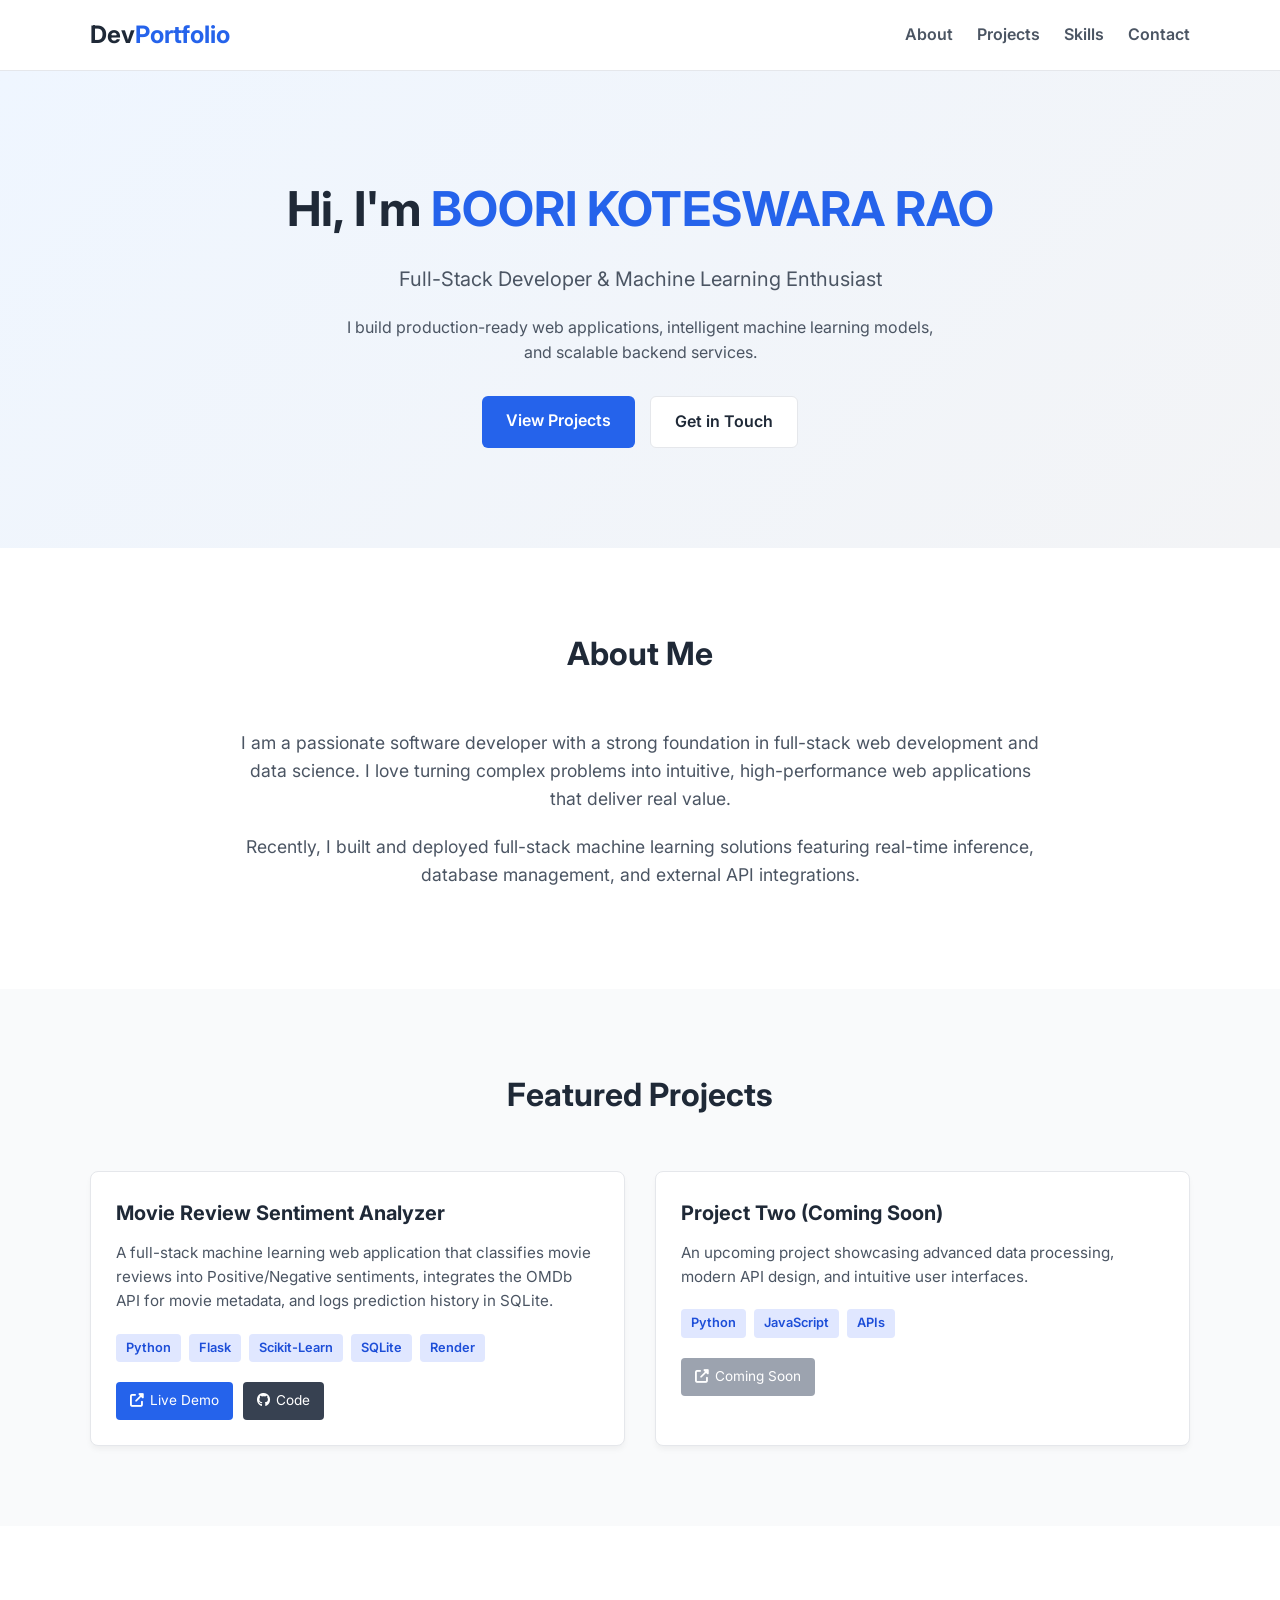
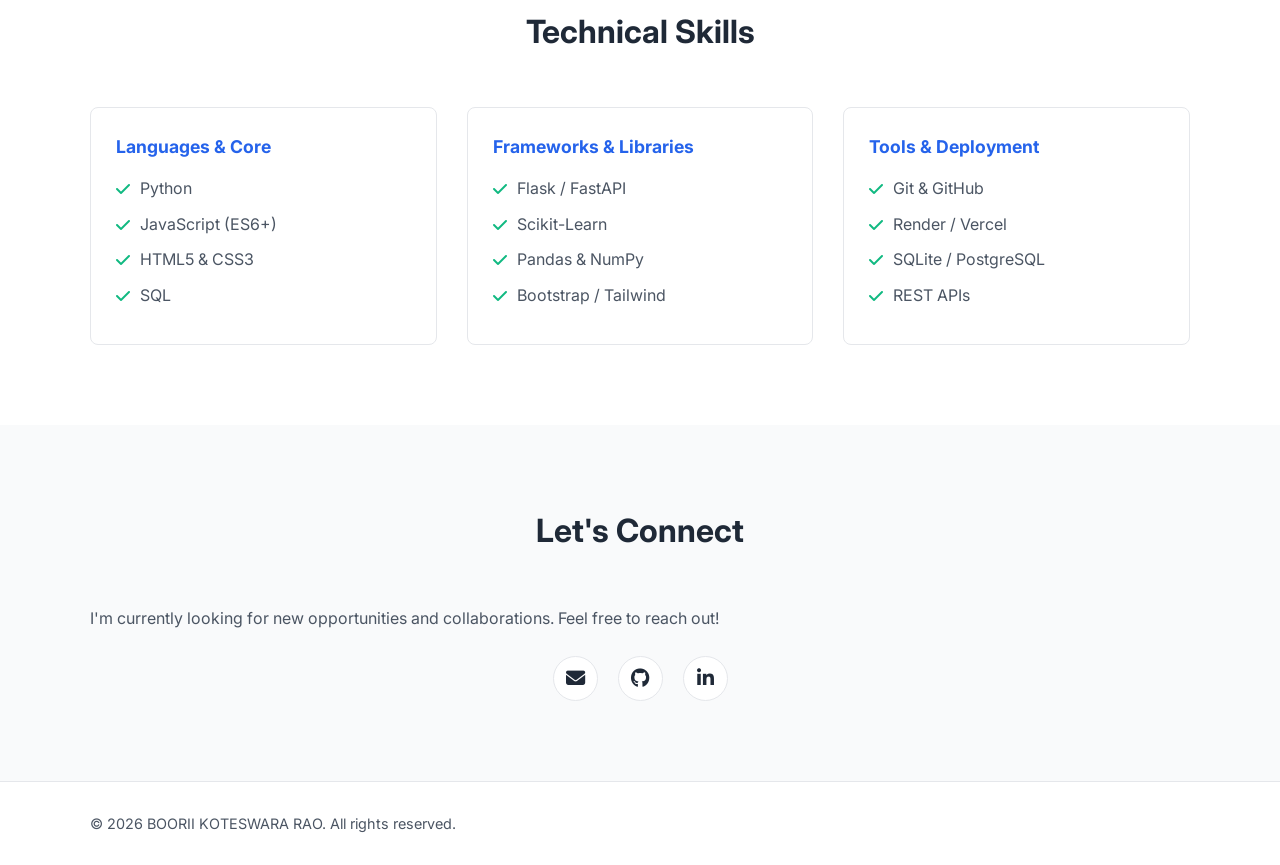
==== index.html @ 28dd7e90 "complete portfolio setup with personal details" ====
<!DOCTYPE html>
<html lang="en">
<head>
    <meta charset="UTF-8">
    <meta name="viewport" content="width=device-width, initial-scale=1.0">
    <title>My Developer Portfolio</title>
    <link href="https://fonts.googleapis.com/css2?family=Inter:wght@300;400;600;700&display=swap" rel="stylesheet">
    <link rel="stylesheet" href="https://cdnjs.cloudflare.com/ajax/libs/font-awesome/6.4.0/css/all.min.css">
    <link rel="stylesheet" href="style.css">
</head>
<body>

    <!-- Header / Navigation -->
    <header>
        <div class="container nav-container">
            <a href="#" class="logo">Dev<span>Portfolio</span></a>
            <nav>
                <a href="#about">About</a>
                <a href="#projects">Projects</a>
                <a href="#skills">Skills</a>
                <a href="#contact">Contact</a>
            </nav>
        </div>
    </header>

    <!-- Hero Section -->
    <section class="hero">
        <div class="container hero-content">
            <h1>Hi, I'm <span class="highlight">BOORI KOTESWARA RAO</span></h1>
            <p class="subtitle">Full-Stack Developer & Machine Learning Enthusiast</p>
            <p class="hero-desc">I build production-ready web applications, intelligent machine learning models, and scalable backend services.</p>
            <div class="hero-btns">
                <a href="#projects" class="btn primary-btn">View Projects</a>
                <a href="#contact" class="btn secondary-btn">Get in Touch</a>
            </div>
        </div>
    </section>

    <!-- About Section -->
    <section id="about" class="section">
        <div class="container">
            <h2 class="section-title">About Me</h2>
            <div class="about-grid">
                <div class="about-text">
                    <p>I am a passionate software developer with a strong foundation in full-stack web development and data science. I love turning complex problems into intuitive, high-performance web applications that deliver real value.</p>
                    <p>Recently, I built and deployed full-stack machine learning solutions featuring real-time inference, database management, and external API integrations.</p>
                </div>
            </div>
        </div>
    </section>

    <!-- Projects Section -->
    <section id="projects" class="section bg-light">
        <div class="container">
            <h2 class="section-title">Featured Projects</h2>
            <div class="projects-grid">
                
                <!-- Project 1: Sentiment Analysis App -->
                <div class="project-card">
                    <div class="project-info">
                        <h3>Movie Review Sentiment Analyzer</h3>
                        <p>A full-stack machine learning web application that classifies movie reviews into Positive/Negative sentiments, integrates the OMDb API for movie metadata, and logs prediction history in SQLite.</p>
                        <div class="tech-tags">
                            <span>Python</span>
                            <span>Flask</span>
                            <span>Scikit-Learn</span>
                            <span>SQLite</span>
                            <span>Render</span>
                        </div>
                        <div class="project-links">
                            <a href="https://sentiment-project-3t3x.onrender.com" target="_blank" class="btn-sm"><i class="fas fa-external-link-alt"></i> Live Demo</a>
                            <a href="https://github.com/KOTI1215/sentiment-project" target="_blank" class="btn-sm secondary-sm"><i class="fab fa-github"></i> Code</a>
                        </div>
                    </div>
                </div>

                <!-- Project 2 (Placeholder for your next project) -->
                <div class="project-card">
                    <div class="project-info">
                        <h3>Project Two (Coming Soon)</h3>
                        <p>An upcoming project showcasing advanced data processing, modern API design, and intuitive user interfaces.</p>
                        <div class="tech-tags">
                            <span>Python</span>
                            <span>JavaScript</span>
                            <span>APIs</span>
                        </div>
                        <div class="project-links">
                            <a href="#" class="btn-sm disabled"><i class="fas fa-external-link-alt"></i> Coming Soon</a>
                        </div>
                    </div>
                </div>

            </div>
        </div>
    </section>

    <!-- Skills Section -->
    <section id="skills" class="section">
        <div class="container">
            <h2 class="section-title">Technical Skills</h2>
            <div class="skills-grid">
                <div class="skill-category">
                    <h3>Languages & Core</h3>
                    <ul>
                        <li><i class="fas fa-check"></i> Python</li>
                        <li><i class="fas fa-check"></i> JavaScript (ES6+)</li>
                        <li><i class="fas fa-check"></i> HTML5 & CSS3</li>
                        <li><i class="fas fa-check"></i> SQL</li>
                    </ul>
                </div>
                <div class="skill-category">
                    <h3>Frameworks & Libraries</h3>
                    <ul>
                        <li><i class="fas fa-check"></i> Flask / FastAPI</li>
                        <li><i class="fas fa-check"></i> Scikit-Learn</li>
                        <li><i class="fas fa-check"></i> Pandas & NumPy</li>
                        <li><i class="fas fa-check"></i> Bootstrap / Tailwind</li>
                    </ul>
                </div>
                <div class="skill-category">
                    <h3>Tools & Deployment</h3>
                    <ul>
                        <li><i class="fas fa-check"></i> Git & GitHub</li>
                        <li><i class="fas fa-check"></i> Render / Vercel</li>
                        <li><i class="fas fa-check"></i> SQLite / PostgreSQL</li>
                        <li><i class="fas fa-check"></i> REST APIs</li>
                    </ul>
                </div>
            </div>
        </div>
    </section>

    <!-- Contact Section -->
    <section id="contact" class="section bg-light">
        <div class="container text-center">
            <h2 class="section-title">Let's Connect</h2>
            <p class="contact-desc">I'm currently looking for new opportunities and collaborations. Feel free to reach out!</p>
            <div class="social-links">
                <a href="mailto:kotianu00@gmail.com" class="social-icon"><i class="fas fa-envelope"></i></a>
                <a href="https://github.com/KOTI1215" target="_blank" class="social-icon"><i class="fab fa-github"></i></a>
                <a href="https://linkedin.com" target="_blank" class="social-icon"><i class="fab fa-linkedin-in"></i></a>
            </div>
        </div>
    </section>

    <!-- Footer -->
    <footer>
        <div class="container text-center">
            <p>&copy; 2026 BOORII KOTESWARA RAO. All rights reserved.</p>
        </div>
    </footer>

</body>
</html>
---- style.css ----
:root {
    --primary: #2563eb;
    --primary-dark: #1d4ed8;
    --text-main: #1f2937;
    --text-muted: #4b5563;
    --bg-light: #f9fafb;
    --white: #ffffff;
    --border: #e5e7eb;
}

* {
    margin: 0;
    padding: 0;
    box-sizing: border-box;
    scroll-behavior: smooth;
}

body {
    font-family: 'Inter', sans-serif;
    color: var(--text-main);
    line-height: 1.6;
    background-color: var(--white);
}

.container {
    width: 90%;
    max-width: 1100px;
    margin: 0 auto;
}

/* Header */
header {
    background: var(--white);
    border-bottom: 1px solid var(--border);
    position: sticky;
    top: 0;
    z-index: 1000;
}

.nav-container {
    display: flex;
    justify-content: space-between;
    align-items: center;
    height: 70px;
}

.logo {
    font-size: 1.5rem;
    font-weight: 700;
    color: var(--text-main);
    text-decoration: none;
}

.logo span {
    color: var(--primary);
}

nav a {
    margin-left: 20px;
    text-decoration: none;
    color: var(--text-muted);
    font-weight: 600;
    transition: color 0.3s;
}

nav a:hover {
    color: var(--primary);
}

/* Hero Section */
.hero {
    padding: 100px 0;
    background: linear-gradient(135deg, #eff6ff 0%, #f3f4f6 100%);
    text-align: center;
}

.hero-content h1 {
    font-size: 3rem;
    margin-bottom: 15px;
    font-weight: 700;
}

.highlight {
    color: var(--primary);
}

.subtitle {
    font-size: 1.25rem;
    color: var(--text-muted);
    margin-bottom: 20px;
}

.hero-desc {
    max-width: 600px;
    margin: 0 auto 30px auto;
    color: var(--text-muted);
}

.hero-btns {
    display: flex;
    justify-content: center;
    gap: 15px;
}

.btn {
    padding: 12px 24px;
    border-radius: 6px;
    font-weight: 600;
    text-decoration: none;
    transition: background 0.3s;
}

.primary-btn {
    background: var(--primary);
    color: var(--white);
}

.primary-btn:hover {
    background: var(--primary-dark);
}

.secondary-btn {
    background: var(--white);
    color: var(--text-main);
    border: 1px solid var(--border);
}

.secondary-btn:hover {
    background: var(--bg-light);
}

/* Sections */
.section {
    padding: 80px 0;
}

.bg-light {
    background-color: var(--bg-light);
}

.section-title {
    text-align: center;
    font-size: 2rem;
    margin-bottom: 50px;
    font-weight: 700;
}

/* About */
.about-text {
    max-width: 800px;
    margin: 0 auto;
    text-align: center;
    font-size: 1.1rem;
    color: var(--text-muted);
}

.about-text p {
    margin-bottom: 20px;
}

/* Projects */
.projects-grid {
    display: grid;
    grid-template-columns: repeat(auto-fit, minmax(320px, 1fr));
    gap: 30px;
}

.project-card {
    background: var(--white);
    border: 1px solid var(--border);
    border-radius: 8px;
    padding: 25px;
    box-shadow: 0 4px 6px -1px rgba(0, 0, 0, 0.05);
    transition: transform 0.3s;
}

.project-card:hover {
    transform: translateY(-5px);
}

.project-info h3 {
    margin-bottom: 12px;
    font-size: 1.25rem;
}

.project-info p {
    color: var(--text-muted);
    font-size: 0.95rem;
    margin-bottom: 20px;
}

.tech-tags {
    display: flex;
    flex-wrap: wrap;
    gap: 8px;
    margin-bottom: 20px;
}

.tech-tags span {
    background: #e0e7ff;
    color: var(--primary-dark);
    font-size: 0.8rem;
    padding: 4px 10px;
    border-radius: 4px;
    font-weight: 600;
}

.project-links {
    display: flex;
    gap: 10px;
}

.btn-sm {
    padding: 8px 14px;
    font-size: 0.85rem;
    background: var(--primary);
    color: var(--white);
    border-radius: 4px;
    text-decoration: none;
    display: inline-flex;
    align-items: center;
    gap: 6px;
}

.secondary-sm {
    background: #374151;
}

.btn-sm.disabled {
    background: #9ca3af;
    pointer-events: none;
}

/* Skills */
.skills-grid {
    display: grid;
    grid-template-columns: repeat(auto-fit, minmax(250px, 1fr));
    gap: 30px;
}

.skill-category {
    background: var(--white);
    border: 1px solid var(--border);
    padding: 25px;
    border-radius: 8px;
}

.skill-category h3 {
    margin-bottom: 15px;
    font-size: 1.1rem;
    color: var(--primary);
}

.skill-category ul {
    list-style: none;
}

.skill-category li {
    margin-bottom: 10px;
    color: var(--text-muted);
    display: flex;
    align-items: center;
    gap: 10px;
}

.skill-category li i {
    color: #10b981;
}

/* Contact */
.contact-desc {
    color: var(--text-muted);
    margin-bottom: 25px;
}

.social-links {
    display: flex;
    justify-content: center;
    gap: 20px;
}

.social-icon {
    width: 45px;
    height: 45px;
    background: var(--white);
    border: 1px solid var(--border);
    border-radius: 50%;
    display: flex;
    align-items: center;
    justify-content: center;
    color: var(--text-main);
    font-size: 1.2rem;
    text-decoration: none;
    transition: background 0.3s, color 0.3s;
}

.social-icon:hover {
    background: var(--primary);
    color: var(--white);
    border-color: var(--primary);
}

/* Footer */
footer {
    padding: 30px 0;
    border-top: 1px solid var(--border);
    color: var(--text-muted);
    font-size: 0.9rem;
}
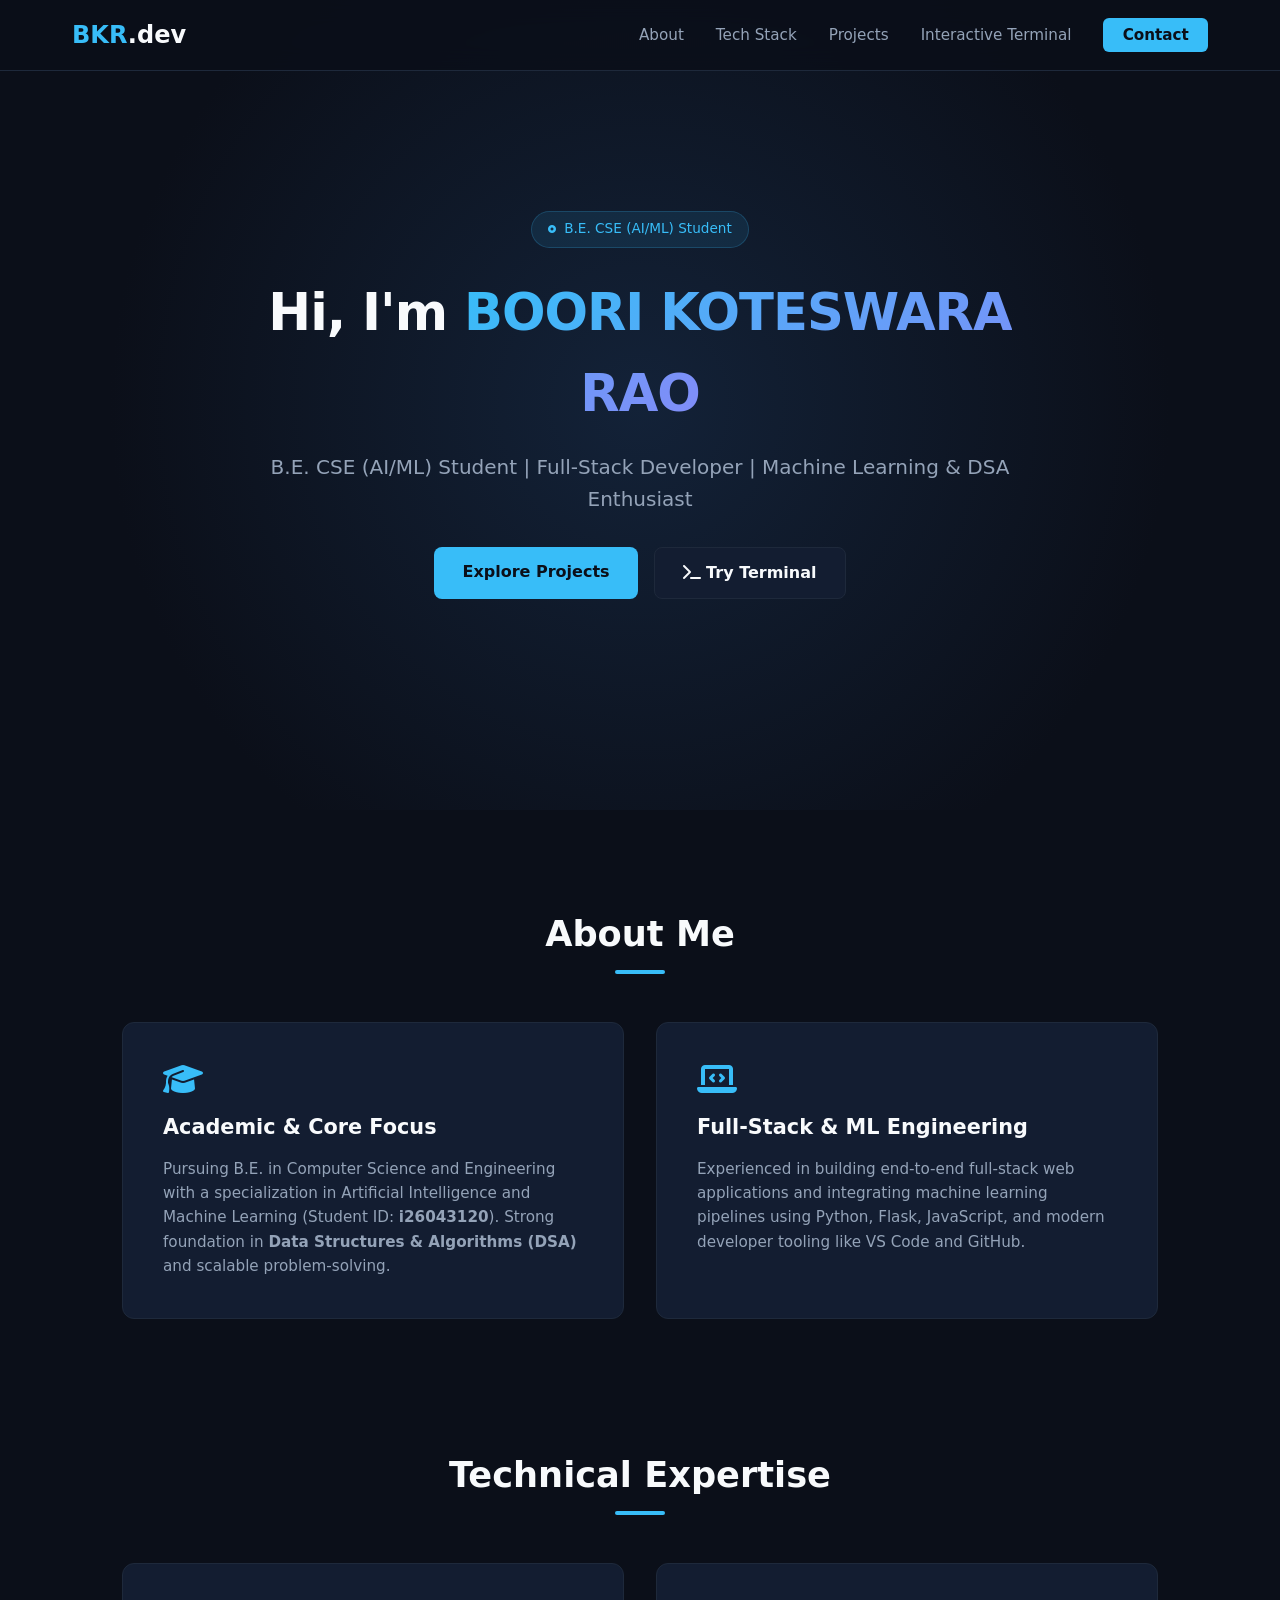
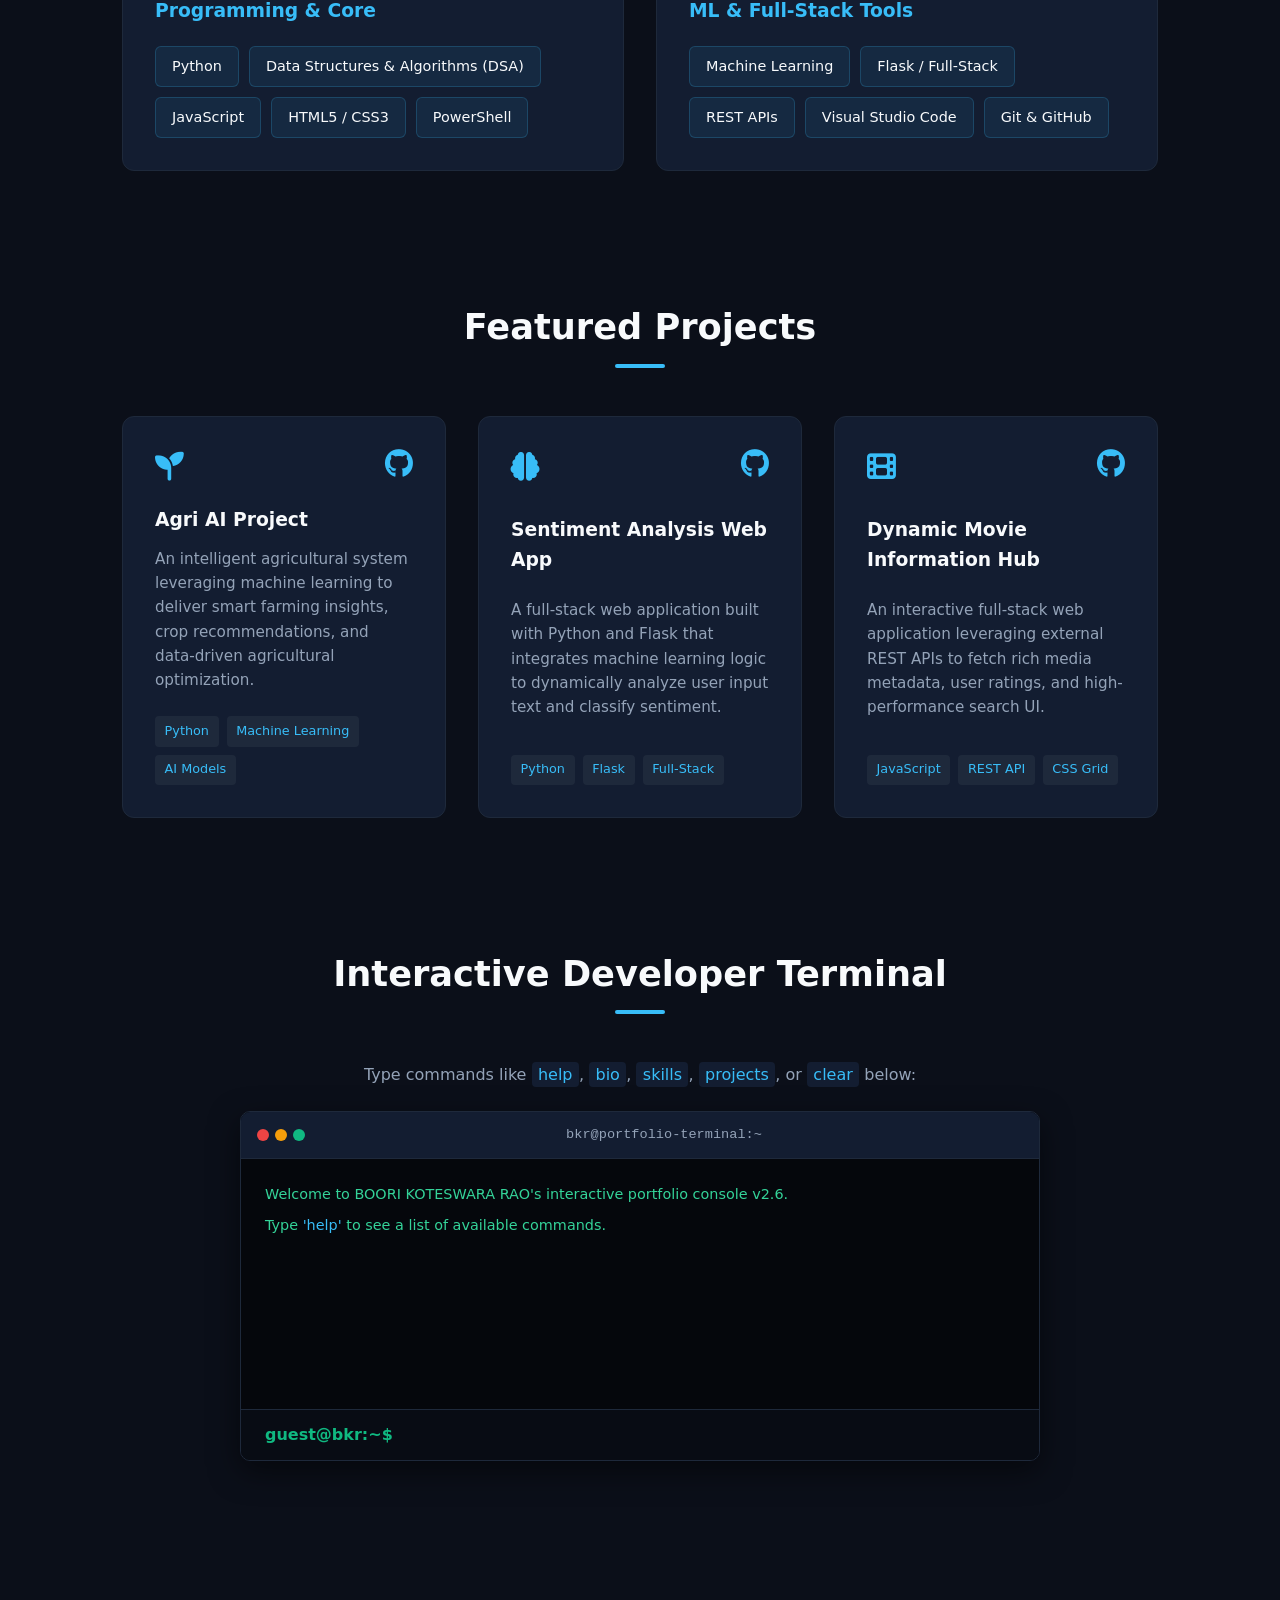
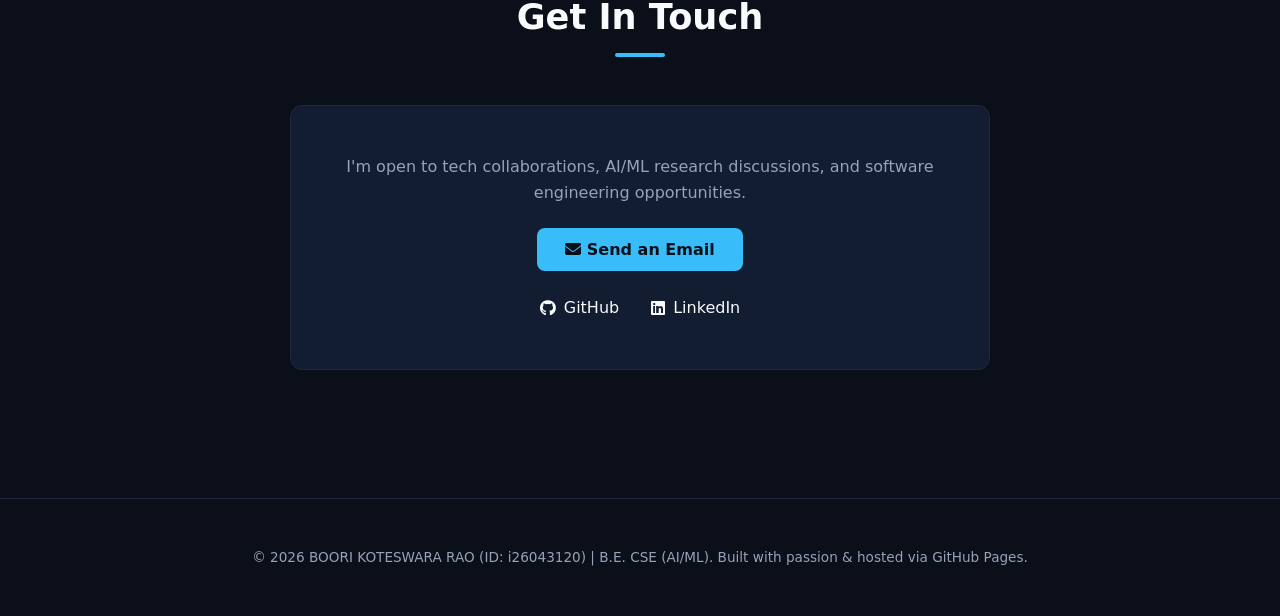
==== commit 6c0e8dc0: "Add files via upload" ====
--- a/index.html
+++ b/index.html
@@ -1,154 +1,182 @@
-<!DOCTYPE html>
-<html lang="en">
-<head>
-    <meta charset="UTF-8">
-    <meta name="viewport" content="width=device-width, initial-scale=1.0">
-    <title>My Developer Portfolio</title>
-    <link href="https://fonts.googleapis.com/css2?family=Inter:wght@300;400;600;700&display=swap" rel="stylesheet">
-    <link rel="stylesheet" href="https://cdnjs.cloudflare.com/ajax/libs/font-awesome/6.4.0/css/all.min.css">
-    <link rel="stylesheet" href="style.css">
-</head>
-<body>
-
-    <!-- Header / Navigation -->
-    <header>
-        <div class="container nav-container">
-            <a href="#" class="logo">Dev<span>Portfolio</span></a>
-            <nav>
-                <a href="#about">About</a>
-                <a href="#projects">Projects</a>
-                <a href="#skills">Skills</a>
-                <a href="#contact">Contact</a>
-            </nav>
-        </div>
-    </header>
-
-    <!-- Hero Section -->
-    <section class="hero">
-        <div class="container hero-content">
-            <h1>Hi, I'm <span class="highlight">BOORI KOTESWARA RAO</span></h1>
-            <p class="subtitle">Full-Stack Developer & Machine Learning Enthusiast</p>
-            <p class="hero-desc">I build production-ready web applications, intelligent machine learning models, and scalable backend services.</p>
-            <div class="hero-btns">
-                <a href="#projects" class="btn primary-btn">View Projects</a>
-                <a href="#contact" class="btn secondary-btn">Get in Touch</a>
-            </div>
-        </div>
-    </section>
-
-    <!-- About Section -->
-    <section id="about" class="section">
-        <div class="container">
-            <h2 class="section-title">About Me</h2>
-            <div class="about-grid">
-                <div class="about-text">
-                    <p>I am a passionate software developer with a strong foundation in full-stack web development and data science. I love turning complex problems into intuitive, high-performance web applications that deliver real value.</p>
-                    <p>Recently, I built and deployed full-stack machine learning solutions featuring real-time inference, database management, and external API integrations.</p>
-                </div>
-            </div>
-        </div>
-    </section>
-
-    <!-- Projects Section -->
-    <section id="projects" class="section bg-light">
-        <div class="container">
-            <h2 class="section-title">Featured Projects</h2>
-            <div class="projects-grid">
-                
-                <!-- Project 1: Sentiment Analysis App -->
-                <div class="project-card">
-                    <div class="project-info">
-                        <h3>Movie Review Sentiment Analyzer</h3>
-                        <p>A full-stack machine learning web application that classifies movie reviews into Positive/Negative sentiments, integrates the OMDb API for movie metadata, and logs prediction history in SQLite.</p>
-                        <div class="tech-tags">
-                            <span>Python</span>
-                            <span>Flask</span>
-                            <span>Scikit-Learn</span>
-                            <span>SQLite</span>
-                            <span>Render</span>
-                        </div>
-                        <div class="project-links">
-                            <a href="https://sentiment-project-3t3x.onrender.com" target="_blank" class="btn-sm"><i class="fas fa-external-link-alt"></i> Live Demo</a>
-                            <a href="https://github.com/KOTI1215/sentiment-project" target="_blank" class="btn-sm secondary-sm"><i class="fab fa-github"></i> Code</a>
-                        </div>
-                    </div>
-                </div>
-
-                <!-- Project 2 (Placeholder for your next project) -->
-                <div class="project-card">
-                    <div class="project-info">
-                        <h3>Project Two (Coming Soon)</h3>
-                        <p>An upcoming project showcasing advanced data processing, modern API design, and intuitive user interfaces.</p>
-                        <div class="tech-tags">
-                            <span>Python</span>
-                            <span>JavaScript</span>
-                            <span>APIs</span>
-                        </div>
-                        <div class="project-links">
-                            <a href="#" class="btn-sm disabled"><i class="fas fa-external-link-alt"></i> Coming Soon</a>
-                        </div>
-                    </div>
-                </div>
-
-            </div>
-        </div>
-    </section>
-
-    <!-- Skills Section -->
-    <section id="skills" class="section">
-        <div class="container">
-            <h2 class="section-title">Technical Skills</h2>
-            <div class="skills-grid">
-                <div class="skill-category">
-                    <h3>Languages & Core</h3>
-                    <ul>
-                        <li><i class="fas fa-check"></i> Python</li>
-                        <li><i class="fas fa-check"></i> JavaScript (ES6+)</li>
-                        <li><i class="fas fa-check"></i> HTML5 & CSS3</li>
-                        <li><i class="fas fa-check"></i> SQL</li>
-                    </ul>
-                </div>
-                <div class="skill-category">
-                    <h3>Frameworks & Libraries</h3>
-                    <ul>
-                        <li><i class="fas fa-check"></i> Flask / FastAPI</li>
-                        <li><i class="fas fa-check"></i> Scikit-Learn</li>
-                        <li><i class="fas fa-check"></i> Pandas & NumPy</li>
-                        <li><i class="fas fa-check"></i> Bootstrap / Tailwind</li>
-                    </ul>
-                </div>
-                <div class="skill-category">
-                    <h3>Tools & Deployment</h3>
-                    <ul>
-                        <li><i class="fas fa-check"></i> Git & GitHub</li>
-                        <li><i class="fas fa-check"></i> Render / Vercel</li>
-                        <li><i class="fas fa-check"></i> SQLite / PostgreSQL</li>
-                        <li><i class="fas fa-check"></i> REST APIs</li>
-                    </ul>
-                </div>
-            </div>
-        </div>
-    </section>
-
-    <!-- Contact Section -->
-    <section id="contact" class="section bg-light">
-        <div class="container text-center">
-            <h2 class="section-title">Let's Connect</h2>
-            <p class="contact-desc">I'm currently looking for new opportunities and collaborations. Feel free to reach out!</p>
-            <div class="social-links">
-                <a href="mailto:kotianu00@gmail.com" class="social-icon"><i class="fas fa-envelope"></i></a>
-                <a href="https://github.com/KOTI1215" target="_blank" class="social-icon"><i class="fab fa-github"></i></a>
-                <a href="https://linkedin.com" target="_blank" class="social-icon"><i class="fab fa-linkedin-in"></i></a>
-            </div>
-        </div>
-    </section>
-
-    <!-- Footer -->
-    <footer>
-        <div class="container text-center">
-            <p>&copy; 2026 BOORII KOTESWARA RAO. All rights reserved.</p>
-        </div>
-    </footer>
-
-</body>
+<!DOCTYPE html>
+<html lang="en">
+<head>
+    <meta charset="UTF-8">
+    <meta name="viewport" content="width=device-width, initial-scale=1.0">
+    <title>BOORI KOTESWARA RAO | B.E. CSE (AI/ML) Portfolio</title>
+    <link rel="stylesheet" href="style.css">
+    <!-- FontAwesome for icons -->
+    <link rel="stylesheet" href="https://cdnjs.cloudflare.com/ajax/libs/font-awesome/6.4.0/css/all.min.css">
+</head>
+<body>
+
+    <!-- Navigation Bar -->
+    <header>
+        <nav class="navbar">
+            <div class="logo"><span>BKR</span>.dev</div>
+            <ul class="nav-links">
+                <li><a href="#about">About</a></li>
+                <li><a href="#skills">Tech Stack</a></li>
+                <li><a href="#projects">Projects</a></li>
+                <li><a href="#terminal">Interactive Terminal</a></li>
+                <li><a href="#contact" class="nav-btn">Contact</a></li>
+            </ul>
+        </nav>
+    </header>
+
+    <!-- Hero Section -->
+    <section class="hero">
+        <div class="hero-content">
+            <div class="badge"><i class="fa-solid fa-circle-dot"></i> B.E. CSE (AI/ML) Student</div>
+            <h1>Hi, I'm <span class="highlight">BOORI KOTESWARA RAO</span></h1>
+            <p class="tagline">B.E. CSE (AI/ML) Student | Full-Stack Developer | Machine Learning & DSA Enthusiast</p>
+            <div class="hero-btns">
+                <a href="#projects" class="btn primary-btn">Explore Projects</a>
+                <a href="#terminal" class="btn secondary-btn"><i class="fa-solid fa-terminal"></i> Try Terminal</a>
+            </div>
+        </div>
+    </section>
+
+    <!-- About Section -->
+    <section id="about" class="section">
+        <h2 class="section-title">About Me</h2>
+        <div class="about-grid">
+            <div class="about-card">
+                <i class="fa-solid fa-graduation-cap"></i>
+                <h3>Academic & Core Focus</h3>
+                <p>Pursuing B.E. in Computer Science and Engineering with a specialization in Artificial Intelligence and Machine Learning (Student ID: <strong>i26043120</strong>). Strong foundation in <strong>Data Structures & Algorithms (DSA)</strong> and scalable problem-solving.</p>
+            </div>
+            <div class="about-card">
+                <i class="fa-solid fa-laptop-code"></i>
+                <h3>Full-Stack & ML Engineering</h3>
+                <p>Experienced in building end-to-end full-stack web applications and integrating machine learning pipelines using Python, Flask, JavaScript, and modern developer tooling like VS Code and GitHub.</p>
+            </div>
+        </div>
+    </section>
+
+    <!-- Tech Stack / Skills Section -->
+    <section id="skills" class="section">
+        <h2 class="section-title">Technical Expertise</h2>
+        <div class="skills-container">
+            <div class="skill-category">
+                <h3>Programming & Core</h3>
+                <div class="tags">
+                    <span>Python</span>
+                    <span>Data Structures & Algorithms (DSA)</span>
+                    <span>JavaScript</span>
+                    <span>HTML5 / CSS3</span>
+                    <span>PowerShell</span>
+                </div>
+            </div>
+            <div class="skill-category">
+                <h3>ML & Full-Stack Tools</h3>
+                <div class="tags">
+                    <span>Machine Learning</span>
+                    <span>Flask / Full-Stack</span>
+                    <span>REST APIs</span>
+                    <span>Visual Studio Code</span>
+                    <span>Git & GitHub</span>
+                </div>
+            </div>
+        </div>
+    </section>
+
+    <!-- Projects Section -->
+    <section id="projects" class="section">
+        <h2 class="section-title">Featured Projects</h2>
+        <div class="projects-grid">
+            <div class="project-card">
+                <div class="project-header">
+                    <i class="fa-solid fa-seedling"></i>
+                    <div class="project-links">
+                        <a href="https://github.com/i26043120" target="_blank"><i class="fa-brands fa-github"></i></a>
+                    </div>
+                </div>
+                <h3>Agri AI Project</h3>
+                <p>An intelligent agricultural system leveraging machine learning to deliver smart farming insights, crop recommendations, and data-driven agricultural optimization.</p>
+                <div class="project-tech">
+                    <span>Python</span>
+                    <span>Machine Learning</span>
+                    <span>AI Models</span>
+                </div>
+            </div>
+
+            <div class="project-card">
+                <div class="project-header">
+                    <i class="fa-solid fa-brain"></i>
+                    <div class="project-links">
+                        <a href="https://github.com/i26043120" target="_blank"><i class="fa-brands fa-github"></i></a>
+                    </div>
+                </div>
+                <h3>Sentiment Analysis Web App</h3>
+                <p>A full-stack web application built with Python and Flask that integrates machine learning logic to dynamically analyze user input text and classify sentiment.</p>
+                <div class="project-tech">
+                    <span>Python</span>
+                    <span>Flask</span>
+                    <span>Full-Stack</span>
+                </div>
+            </div>
+
+            <div class="project-card">
+                <div class="project-header">
+                    <i class="fa-solid fa-film"></i>
+                    <div class="project-links">
+                        <a href="https://github.com/i26043120" target="_blank"><i class="fa-brands fa-github"></i></a>
+                    </div>
+                </div>
+                <h3>Dynamic Movie Information Hub</h3>
+                <p>An interactive full-stack web application leveraging external REST APIs to fetch rich media metadata, user ratings, and high-performance search UI.</p>
+                <div class="project-tech">
+                    <span>JavaScript</span>
+                    <span>REST API</span>
+                    <span>CSS Grid</span>
+                </div>
+            </div>
+        </div>
+    </section>
+
+    <!-- Interactive Terminal Section -->
+    <section id="terminal" class="section">
+        <h2 class="section-title">Interactive Developer Terminal</h2>
+        <p class="terminal-hint">Type commands like <code>help</code>, <code>bio</code>, <code>skills</code>, <code>projects</code>, or <code>clear</code> below:</p>
+        <div class="terminal-window">
+            <div class="terminal-header">
+                <div class="terminal-dots">
+                    <span class="dot red"></span>
+                    <span class="dot yellow"></span>
+                    <span class="dot green"></span>
+                </div>
+                <div class="terminal-title">bkr@portfolio-terminal:~</div>
+            </div>
+            <div id="terminal-output" class="terminal-output">
+                <p>Welcome to BOORI KOTESWARA RAO's interactive portfolio console v2.6.</p>
+                <p>Type <span class="cmd-highlight">'help'</span> to see a list of available commands.</p>
+            </div>
+            <div class="terminal-input-line">
+                <span class="prompt-symbol">guest@bkr:~$</span>
+                <input type="text" id="terminal-input" autofocus autocomplete="off" spellcheck="false">
+            </div>
+        </div>
+    </section>
+
+    <!-- Contact Section -->
+    <section id="contact" class="section">
+        <h2 class="section-title">Get In Touch</h2>
+        <div class="contact-box">
+            <p>I'm open to tech collaborations, AI/ML research discussions, and software engineering opportunities.</p>
+            <a href="mailto:contact@example.com" class="btn primary-btn"><i class="fa-solid fa-envelope"></i> Send an Email</a>
+            <div class="social-icons">
+                <a href="https://github.com/i26043120" target="_blank"><i class="fa-brands fa-github"></i> GitHub</a>
+                <a href="https://linkedin.com" target="_blank"><i class="fa-brands fa-linkedin"></i> LinkedIn</a>
+            </div>
+        </div>
+    </section>
+
+    <!-- Footer -->
+    <footer>
+        <p>&copy; 2026 BOORI KOTESWARA RAO (ID: i26043120) | B.E. CSE (AI/ML). Built with passion & hosted via GitHub Pages.</p>
+    </footer>
+
+    <script src="script.js"></script>
+</body>
 </html>
--- a/style.css
+++ b/style.css
@@ -1,309 +1,489 @@
-:root {
-    --primary: #2563eb;
-    --primary-dark: #1d4ed8;
-    --text-main: #1f2937;
-    --text-muted: #4b5563;
-    --bg-light: #f9fafb;
-    --white: #ffffff;
-    --border: #e5e7eb;
-}
-
-* {
-    margin: 0;
-    padding: 0;
-    box-sizing: border-box;
-    scroll-behavior: smooth;
-}
-
-body {
-    font-family: 'Inter', sans-serif;
-    color: var(--text-main);
-    line-height: 1.6;
-    background-color: var(--white);
-}
-
-.container {
-    width: 90%;
-    max-width: 1100px;
-    margin: 0 auto;
-}
-
-/* Header */
-header {
-    background: var(--white);
-    border-bottom: 1px solid var(--border);
-    position: sticky;
-    top: 0;
-    z-index: 1000;
-}
-
-.nav-container {
-    display: flex;
-    justify-content: space-between;
-    align-items: center;
-    height: 70px;
-}
-
-.logo {
-    font-size: 1.5rem;
-    font-weight: 700;
-    color: var(--text-main);
-    text-decoration: none;
-}
-
-.logo span {
-    color: var(--primary);
-}
-
-nav a {
-    margin-left: 20px;
-    text-decoration: none;
-    color: var(--text-muted);
-    font-weight: 600;
-    transition: color 0.3s;
-}
-
-nav a:hover {
-    color: var(--primary);
-}
-
-/* Hero Section */
-.hero {
-    padding: 100px 0;
-    background: linear-gradient(135deg, #eff6ff 0%, #f3f4f6 100%);
-    text-align: center;
-}
-
-.hero-content h1 {
-    font-size: 3rem;
-    margin-bottom: 15px;
-    font-weight: 700;
-}
-
-.highlight {
-    color: var(--primary);
-}
-
-.subtitle {
-    font-size: 1.25rem;
-    color: var(--text-muted);
-    margin-bottom: 20px;
-}
-
-.hero-desc {
-    max-width: 600px;
-    margin: 0 auto 30px auto;
-    color: var(--text-muted);
-}
-
-.hero-btns {
-    display: flex;
-    justify-content: center;
-    gap: 15px;
-}
-
-.btn {
-    padding: 12px 24px;
-    border-radius: 6px;
-    font-weight: 600;
-    text-decoration: none;
-    transition: background 0.3s;
-}
-
-.primary-btn {
-    background: var(--primary);
-    color: var(--white);
-}
-
-.primary-btn:hover {
-    background: var(--primary-dark);
-}
-
-.secondary-btn {
-    background: var(--white);
-    color: var(--text-main);
-    border: 1px solid var(--border);
-}
-
-.secondary-btn:hover {
-    background: var(--bg-light);
-}
-
-/* Sections */
-.section {
-    padding: 80px 0;
-}
-
-.bg-light {
-    background-color: var(--bg-light);
-}
-
-.section-title {
-    text-align: center;
-    font-size: 2rem;
-    margin-bottom: 50px;
-    font-weight: 700;
-}
-
-/* About */
-.about-text {
-    max-width: 800px;
-    margin: 0 auto;
-    text-align: center;
-    font-size: 1.1rem;
-    color: var(--text-muted);
-}
-
-.about-text p {
-    margin-bottom: 20px;
-}
-
-/* Projects */
-.projects-grid {
-    display: grid;
-    grid-template-columns: repeat(auto-fit, minmax(320px, 1fr));
-    gap: 30px;
-}
-
-.project-card {
-    background: var(--white);
-    border: 1px solid var(--border);
-    border-radius: 8px;
-    padding: 25px;
-    box-shadow: 0 4px 6px -1px rgba(0, 0, 0, 0.05);
-    transition: transform 0.3s;
-}
-
-.project-card:hover {
-    transform: translateY(-5px);
-}
-
-.project-info h3 {
-    margin-bottom: 12px;
-    font-size: 1.25rem;
-}
-
-.project-info p {
-    color: var(--text-muted);
-    font-size: 0.95rem;
-    margin-bottom: 20px;
-}
-
-.tech-tags {
-    display: flex;
-    flex-wrap: wrap;
-    gap: 8px;
-    margin-bottom: 20px;
-}
-
-.tech-tags span {
-    background: #e0e7ff;
-    color: var(--primary-dark);
-    font-size: 0.8rem;
-    padding: 4px 10px;
-    border-radius: 4px;
-    font-weight: 600;
-}
-
-.project-links {
-    display: flex;
-    gap: 10px;
-}
-
-.btn-sm {
-    padding: 8px 14px;
-    font-size: 0.85rem;
-    background: var(--primary);
-    color: var(--white);
-    border-radius: 4px;
-    text-decoration: none;
-    display: inline-flex;
-    align-items: center;
-    gap: 6px;
-}
-
-.secondary-sm {
-    background: #374151;
-}
-
-.btn-sm.disabled {
-    background: #9ca3af;
-    pointer-events: none;
-}
-
-/* Skills */
-.skills-grid {
-    display: grid;
-    grid-template-columns: repeat(auto-fit, minmax(250px, 1fr));
-    gap: 30px;
-}
-
-.skill-category {
-    background: var(--white);
-    border: 1px solid var(--border);
-    padding: 25px;
-    border-radius: 8px;
-}
-
-.skill-category h3 {
-    margin-bottom: 15px;
-    font-size: 1.1rem;
-    color: var(--primary);
-}
-
-.skill-category ul {
-    list-style: none;
-}
-
-.skill-category li {
-    margin-bottom: 10px;
-    color: var(--text-muted);
-    display: flex;
-    align-items: center;
-    gap: 10px;
-}
-
-.skill-category li i {
-    color: #10b981;
-}
-
-/* Contact */
-.contact-desc {
-    color: var(--text-muted);
-    margin-bottom: 25px;
-}
-
-.social-links {
-    display: flex;
-    justify-content: center;
-    gap: 20px;
-}
-
-.social-icon {
-    width: 45px;
-    height: 45px;
-    background: var(--white);
-    border: 1px solid var(--border);
-    border-radius: 50%;
-    display: flex;
-    align-items: center;
-    justify-content: center;
-    color: var(--text-main);
-    font-size: 1.2rem;
-    text-decoration: none;
-    transition: background 0.3s, color 0.3s;
-}
-
-.social-icon:hover {
-    background: var(--primary);
-    color: var(--white);
-    border-color: var(--primary);
-}
-
-/* Footer */
-footer {
-    padding: 30px 0;
-    border-top: 1px solid var(--border);
-    color: var(--text-muted);
-    font-size: 0.9rem;
+/* Modern Reset & Theme Variables */
+:root {
+    --bg-color: #0b0f19;
+    --card-bg: #131d31;
+    --border-color: #1e293b;
+    --accent-color: #38bdf8;
+    --accent-glow: rgba(56, 189, 248, 0.2);
+    --text-main: #f8fafc;
+    --text-muted: #94a3b8;
+    --font-stack: 'Segoe UI', system-ui, -apple-system, sans-serif;
+}
+
+* {
+    margin: 0;
+    padding: 0;
+    box-sizing: border-box;
+    font-family: var(--font-stack);
+    scroll-behavior: smooth;
+}
+
+body {
+    background-color: var(--bg-color);
+    color: var(--text-main);
+    line-height: 1.6;
+    overflow-x: hidden;
+}
+
+/* Navbar */
+header {
+    position: fixed;
+    top: 0;
+    left: 0;
+    width: 100%;
+    background: rgba(11, 15, 25, 0.85);
+    backdrop-filter: blur(12px);
+    border-bottom: 1px solid var(--border-color);
+    z-index: 1000;
+}
+
+.navbar {
+    max-width: 1200px;
+    margin: 0 auto;
+    padding: 1rem 2rem;
+    display: flex;
+    justify-content: space-between;
+    align-items: center;
+}
+
+.logo {
+    font-size: 1.5rem;
+    font-weight: 700;
+    color: var(--text-main);
+}
+
+.logo span {
+    color: var(--accent-color);
+}
+
+.nav-links {
+    list-style: none;
+    display: flex;
+    gap: 2rem;
+    align-items: center;
+}
+
+.nav-links a {
+    color: var(--text-muted);
+    text-decoration: none;
+    font-size: 0.95rem;
+    transition: color 0.3s ease;
+}
+
+.nav-links a:hover {
+    color: var(--accent-color);
+}
+
+.nav-btn {
+    background: var(--accent-color);
+    color: var(--bg-color) !important;
+    padding: 0.5rem 1.2rem;
+    border-radius: 6px;
+    font-weight: 600;
+    transition: transform 0.2s, box-shadow 0.2s;
+}
+
+.nav-btn:hover {
+    transform: translateY(-2px);
+    box-shadow: 0 0 15px var(--accent-glow);
+}
+
+/* Hero Section */
+.hero {
+    min-height: 90vh;
+    display: flex;
+    align-items: center;
+    justify-content: center;
+    text-align: center;
+    padding: 0 1rem;
+    background: radial-gradient(circle at center, #132238 0%, var(--bg-color) 70%);
+}
+
+.hero-content {
+    max-width: 800px;
+}
+
+.badge {
+    display: inline-flex;
+    align-items: center;
+    gap: 8px;
+    background: rgba(56, 189, 248, 0.1);
+    color: var(--accent-color);
+    padding: 0.4rem 1rem;
+    border-radius: 20px;
+    font-size: 0.85rem;
+    font-weight: 500;
+    margin-bottom: 1.5rem;
+    border: 1px solid rgba(56, 189, 248, 0.2);
+}
+
+.badge i {
+    font-size: 0.5rem;
+    animation: pulse 2s infinite;
+}
+
+.hero h1 {
+    font-size: 3.2rem;
+    margin-bottom: 1rem;
+    letter-spacing: -1px;
+}
+
+.highlight {
+    background: linear-gradient(135deg, #38bdf8, #818cf8);
+    background-clip: text;
+    -webkit-background-clip: text;
+    -webkit-text-fill-color: transparent;
+}
+
+.tagline {
+    font-size: 1.25rem;
+    color: var(--text-muted);
+    margin-bottom: 2rem;
+}
+
+.hero-btns {
+    display: flex;
+    gap: 1rem;
+    justify-content: center;
+}
+
+.btn {
+    padding: 0.75rem 1.75rem;
+    border-radius: 8px;
+    text-decoration: none;
+    font-weight: 600;
+    transition: all 0.3s ease;
+}
+
+.primary-btn {
+    background: var(--accent-color);
+    color: var(--bg-color);
+}
+
+.primary-btn:hover {
+    background: #0ea5e9;
+    box-shadow: 0 0 20px var(--accent-glow);
+}
+
+.secondary-btn {
+    background: var(--card-bg);
+    color: var(--text-main);
+    border: 1px solid var(--border-color);
+}
+
+.secondary-btn:hover {
+    border-color: var(--accent-color);
+    color: var(--accent-color);
+}
+
+/* Sections General */
+.section {
+    max-width: 1100px;
+    margin: 0 auto;
+    padding: 6rem 2rem 2rem 2rem;
+}
+
+.section-title {
+    font-size: 2.2rem;
+    margin-bottom: 3rem;
+    text-align: center;
+    position: relative;
+}
+
+.section-title::after {
+    content: '';
+    display: block;
+    width: 50px;
+    height: 4px;
+    background: var(--accent-color);
+    margin: 0.5rem auto 0 auto;
+    border-radius: 2px;
+}
+
+/* About Grid */
+.about-grid {
+    display: grid;
+    grid-template-columns: repeat(auto-fit, minmax(280px, 1fr));
+    gap: 2rem;
+}
+
+.about-card {
+    background: var(--card-bg);
+    border: 1px solid var(--border-color);
+    padding: 2.5rem;
+    border-radius: 12px;
+    transition: transform 0.3s, border-color 0.3s;
+}
+
+.about-card:hover {
+    transform: translateY(-5px);
+    border-color: var(--accent-color);
+}
+
+.about-card i {
+    font-size: 2rem;
+    color: var(--accent-color);
+    margin-bottom: 1rem;
+}
+
+.about-card h3 {
+    margin-bottom: 0.75rem;
+    font-size: 1.3rem;
+}
+
+.about-card p {
+    color: var(--text-muted);
+    font-size: 0.95rem;
+}
+
+/* Tech Stack */
+.skills-container {
+    display: grid;
+    grid-template-columns: repeat(auto-fit, minmax(300px, 1fr));
+    gap: 2rem;
+}
+
+.skill-category {
+    background: var(--card-bg);
+    border: 1px solid var(--border-color);
+    padding: 2rem;
+    border-radius: 12px;
+}
+
+.skill-category h3 {
+    margin-bottom: 1.25rem;
+    color: var(--accent-color);
+}
+
+.tags {
+    display: flex;
+    flex-wrap: wrap;
+    gap: 10px;
+}
+
+.tags span {
+    background: rgba(56, 189, 248, 0.08);
+    color: var(--text-main);
+    border: 1px solid rgba(56, 189, 248, 0.2);
+    padding: 0.5rem 1rem;
+    border-radius: 6px;
+    font-size: 0.9rem;
+    font-weight: 500;
+}
+
+/* Projects Grid */
+.projects-grid {
+    display: grid;
+    grid-template-columns: repeat(auto-fit, minmax(320px, 1fr));
+    gap: 2rem;
+}
+
+.project-card {
+    background: var(--card-bg);
+    border: 1px solid var(--border-color);
+    padding: 2rem;
+    border-radius: 12px;
+    display: flex;
+    flex-direction: column;
+    justify-content: space-between;
+    transition: transform 0.3s, border-color 0.3s;
+}
+
+.project-card:hover {
+    transform: translateY(-5px);
+    border-color: var(--accent-color);
+}
+
+.project-header {
+    display: flex;
+    justify-content: space-between;
+    align-items: center;
+    margin-bottom: 1.25rem;
+}
+
+.project-header i {
+    font-size: 1.8rem;
+    color: var(--accent-color);
+}
+
+.project-links a {
+    color: var(--text-muted);
+    font-size: 1.4rem;
+    transition: color 0.2s;
+}
+
+.project-links a:hover {
+    color: var(--accent-color);
+}
+
+.project-card h3 {
+    margin-bottom: 0.75rem;
+}
+
+.project-card p {
+    color: var(--text-muted);
+    font-size: 0.95rem;
+    margin-bottom: 1.5rem;
+}
+
+.project-tech {
+    display: flex;
+    flex-wrap: wrap;
+    gap: 8px;
+}
+
+.project-tech span {
+    font-size: 0.8rem;
+    background: #1e293b;
+    color: var(--accent-color);
+    padding: 0.3rem 0.6rem;
+    border-radius: 4px;
+}
+
+/* Interactive Terminal Section */
+.terminal-hint {
+    text-align: center;
+    color: var(--text-muted);
+    margin-bottom: 1.5rem;
+}
+
+.terminal-hint code {
+    background: var(--card-bg);
+    padding: 0.2rem 0.4rem;
+    border-radius: 4px;
+    color: var(--accent-color);
+}
+
+.terminal-window {
+    background: #05070c;
+    border: 1px solid var(--border-color);
+    border-radius: 10px;
+    max-width: 800px;
+    margin: 0 auto;
+    box-shadow: 0 10px 30px rgba(0,0,0,0.5);
+    overflow: hidden;
+}
+
+.terminal-header {
+    background: #131d31;
+    padding: 0.75rem 1rem;
+    display: flex;
+    align-items: center;
+    border-bottom: 1px solid var(--border-color);
+}
+
+.terminal-dots {
+    display: flex;
+    gap: 6px;
+}
+
+.dot {
+    width: 12px;
+    height: 12px;
+    border-radius: 50%;
+}
+
+.dot.red { background: #ef4444; }
+.dot.yellow { background: #f59e0b; }
+.dot.green { background: #10b981; }
+
+.terminal-title {
+    margin: 0 auto;
+    font-size: 0.85rem;
+    color: var(--text-muted);
+    font-family: monospace;
+}
+
+.terminal-output {
+    padding: 1.5rem;
+    height: 250px;
+    overflow-y: auto;
+    font-family: monospace;
+    font-size: 0.9rem;
+    color: #34d399;
+}
+
+.terminal-output p {
+    margin-bottom: 0.5rem;
+}
+
+.cmd-highlight {
+    color: var(--accent-color);
+}
+
+.terminal-input-line {
+    display: flex;
+    align-items: center;
+    padding: 0.75rem 1.5rem;
+    background: #080c14;
+    border-top: 1px solid var(--border-color);
+    font-family: monospace;
+}
+
+.prompt-symbol {
+    color: #10b981;
+    margin-right: 10px;
+    font-weight: bold;
+}
+
+#terminal-input {
+    background: transparent;
+    border: none;
+    color: #f8fafc;
+    font-family: monospace;
+    font-size: 0.95rem;
+    width: 100%;
+    outline: none;
+}
+
+/* Contact Box */
+.contact-box {
+    background: var(--card-bg);
+    border: 1px solid var(--border-color);
+    padding: 3rem;
+    border-radius: 12px;
+    text-align: center;
+    max-width: 700px;
+    margin: 0 auto;
+}
+
+.contact-box p {
+    color: var(--text-muted);
+    margin-bottom: 2rem;
+}
+
+.social-icons {
+    margin-top: 2rem;
+    display: flex;
+    justify-content: center;
+    gap: 2rem;
+}
+
+.social-icons a {
+    color: var(--text-main);
+    text-decoration: none;
+    display: flex;
+    align-items: center;
+    gap: 8px;
+    transition: color 0.2s;
+}
+
+.social-icons a:hover {
+    color: var(--accent-color);
+}
+
+/* Footer */
+footer {
+    text-align: center;
+    padding: 3rem 2rem;
+    color: var(--text-muted);
+    font-size: 0.85rem;
+    border-top: 1px solid var(--border-color);
+    margin-top: 6rem;
+}
+
+@keyframes pulse {
+    0% { opacity: 1; }
+    50% { opacity: 0.4; }
+    100% { opacity: 1; }
 }
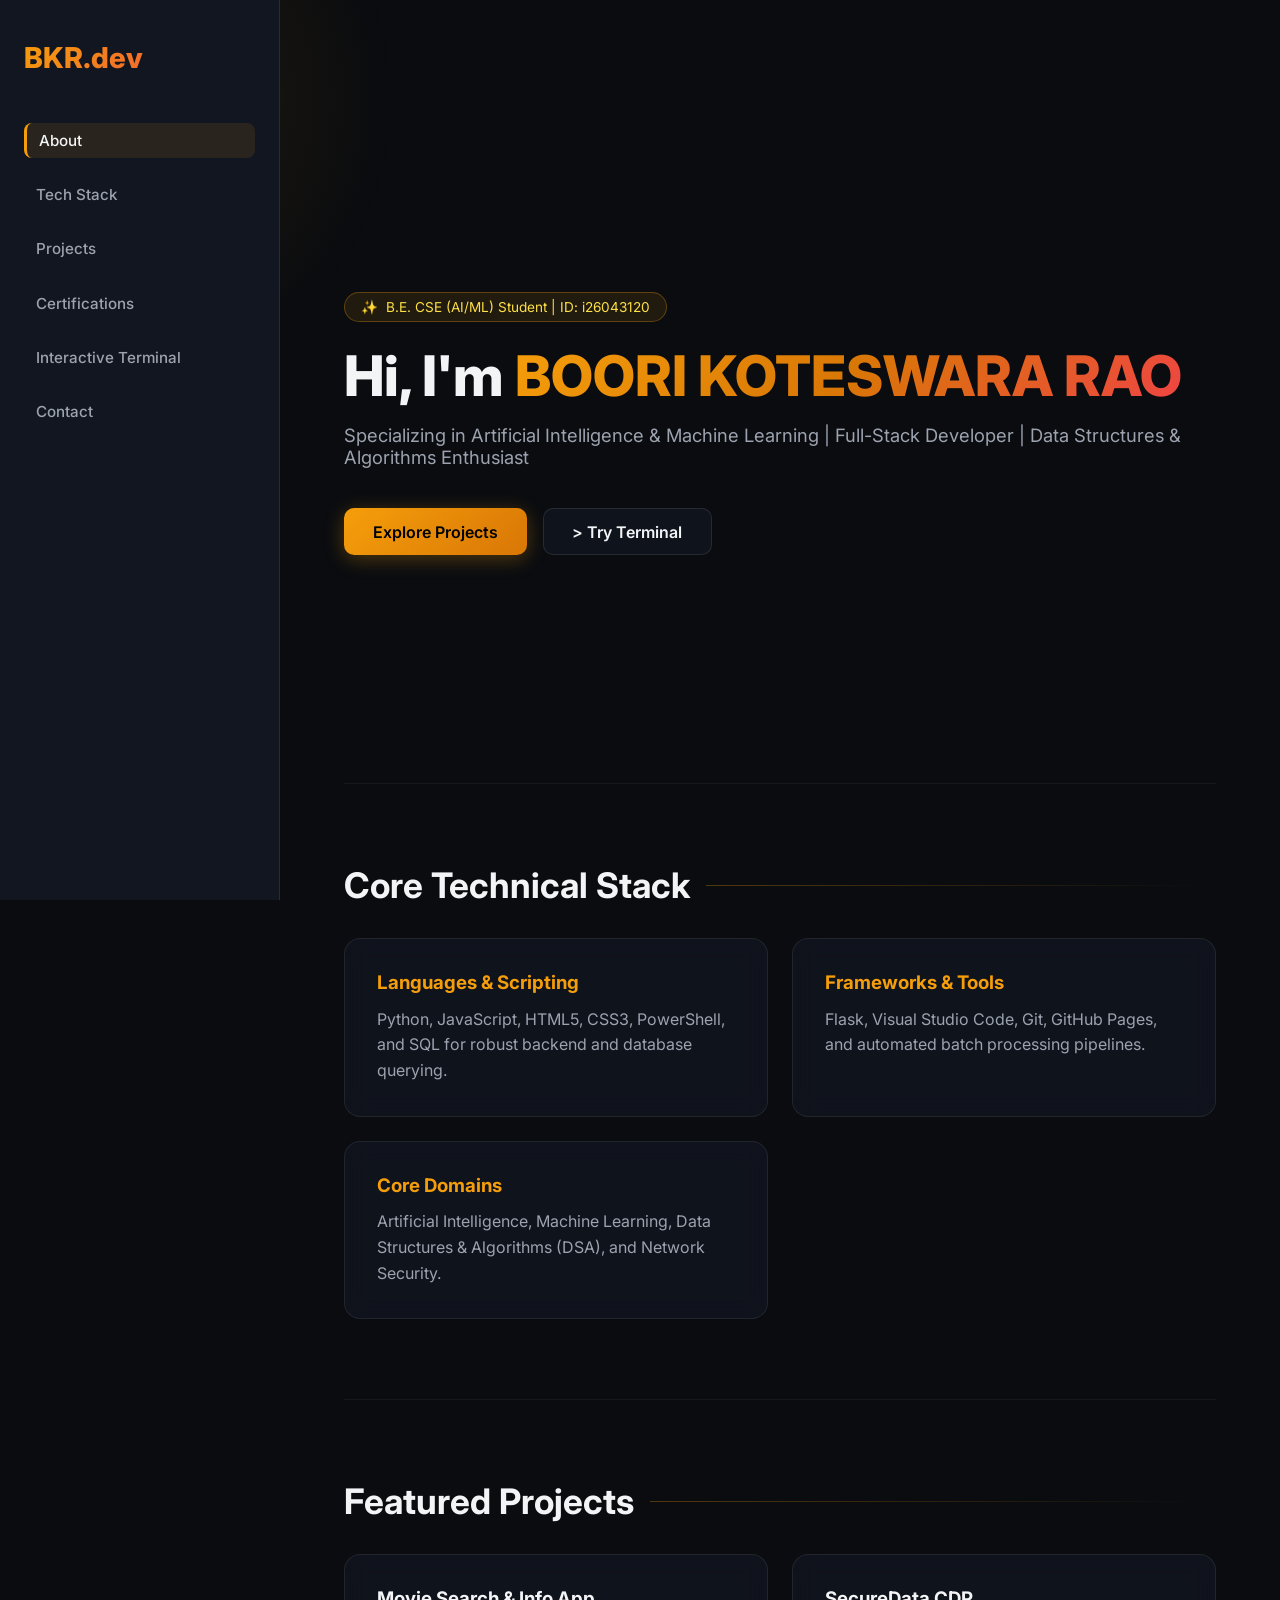
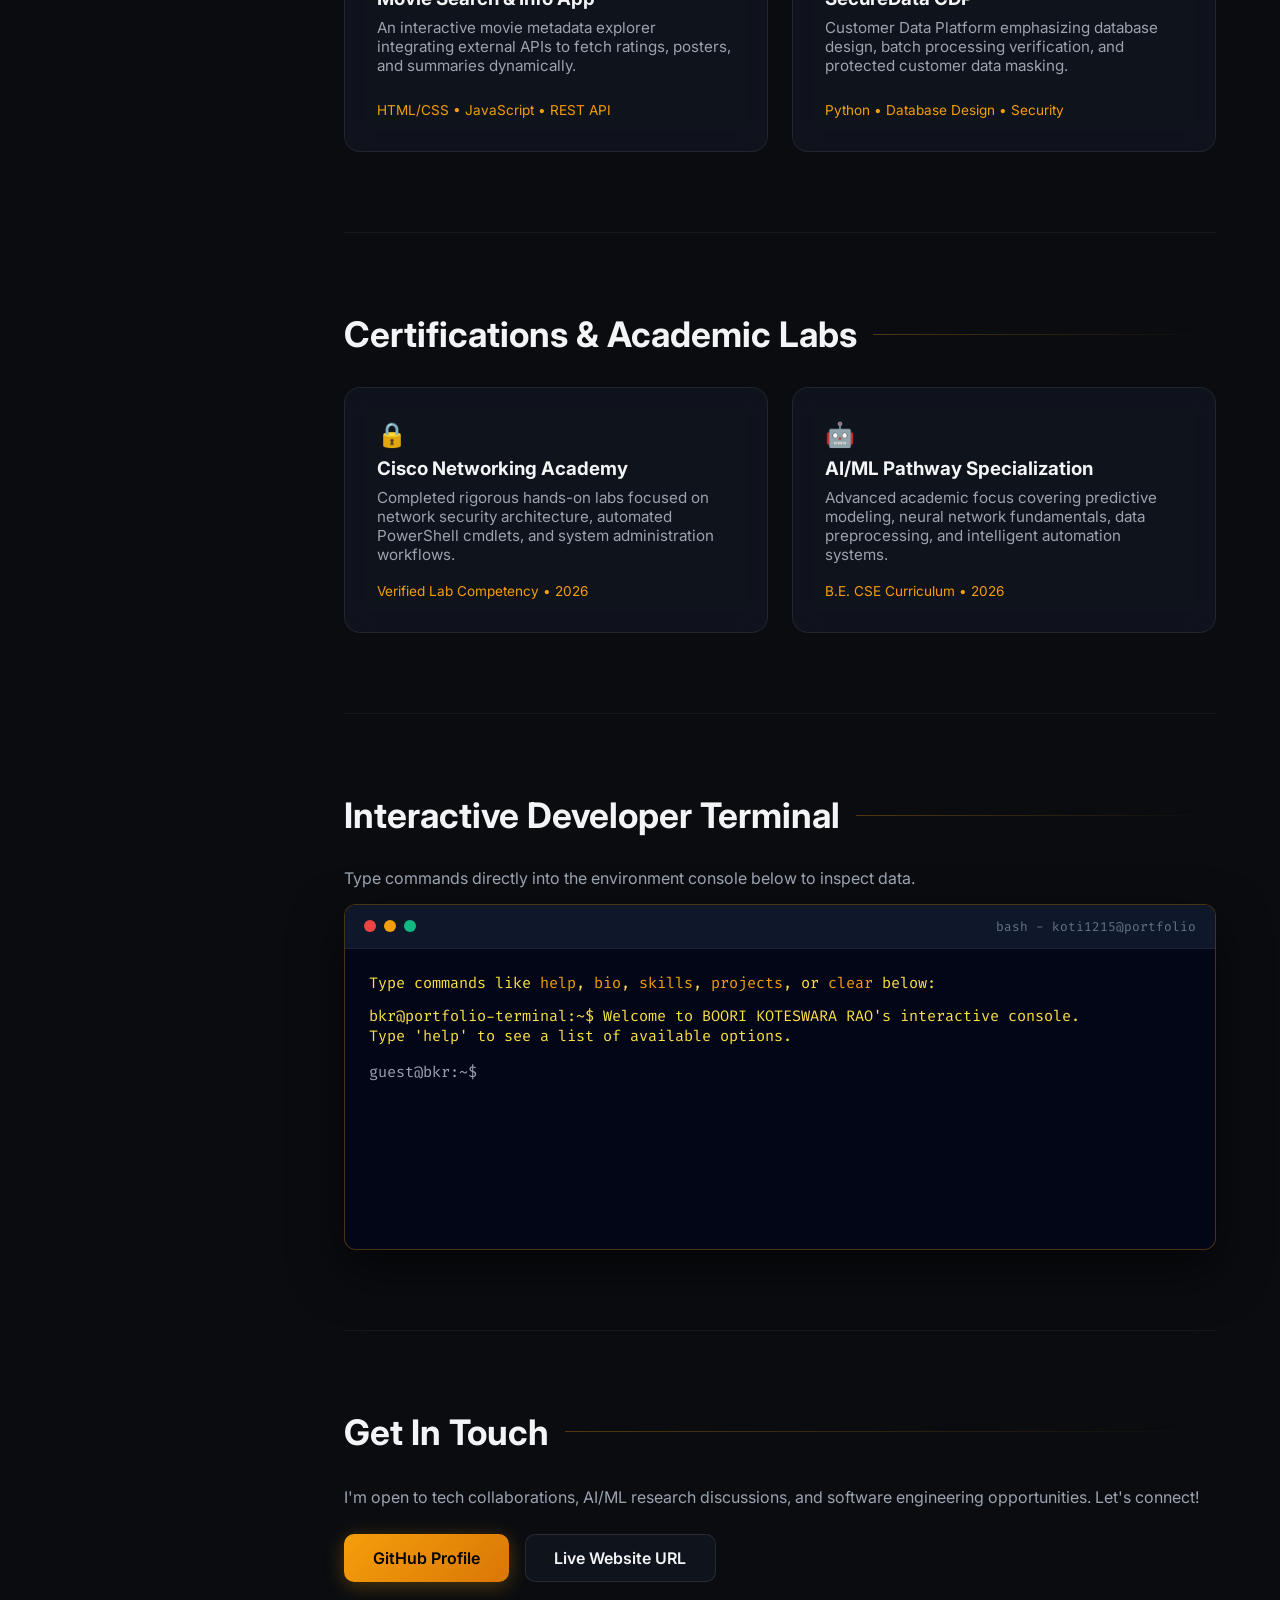
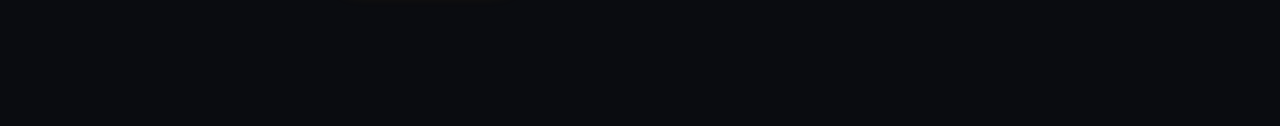
==== commit 0893bc91: "Update index.html" ====
--- a/index.html
+++ b/index.html
@@ -1,182 +1,144 @@
 <!DOCTYPE html>
 <html lang="en">
 <head>
-    <meta charset="UTF-8">
-    <meta name="viewport" content="width=device-width, initial-scale=1.0">
-    <title>BOORI KOTESWARA RAO | B.E. CSE (AI/ML) Portfolio</title>
-    <link rel="stylesheet" href="style.css">
-    <!-- FontAwesome for icons -->
-    <link rel="stylesheet" href="https://cdnjs.cloudflare.com/ajax/libs/font-awesome/6.4.0/css/all.min.css">
+  <meta charset="UTF-8">
+  <meta name="viewport" content="width=device-width, initial-scale=1.0">
+  <title>BOORI KOTESWARA RAO | B.E. CSE (AI/ML)</title>
+  <link rel="stylesheet" href="style.css">
+  <link href="https://fonts.googleapis.com/css2?family=Fira+Code:wght@400;500&family=Inter:wght@400;500;600;700;800&display=swap" rel="stylesheet">
 </head>
 <body>
 
-    <!-- Navigation Bar -->
-    <header>
-        <nav class="navbar">
-            <div class="logo"><span>BKR</span>.dev</div>
-            <ul class="nav-links">
-                <li><a href="#about">About</a></li>
-                <li><a href="#skills">Tech Stack</a></li>
-                <li><a href="#projects">Projects</a></li>
-                <li><a href="#terminal">Interactive Terminal</a></li>
-                <li><a href="#contact" class="nav-btn">Contact</a></li>
-            </ul>
-        </nav>
-    </header>
+  <div class="portfolio-container">
+    
+    <!-- Sidebar Navigation -->
+    <nav class="sidebar">
+      <div class="logo-area">
+        <h2>BKR.dev</h2>
+      </div>
+      <ul class="nav-links">
+        <li><a href="#about" class="active">About</a></li>
+        <li><a href="#skills">Tech Stack</a></li>
+        <li><a href="#projects">Projects</a></li>
+        <li><a href="#certifications">Certifications</a></li>
+        <li><a href="#terminal">Interactive Terminal</a></li>
+        <li><a href="#contact">Contact</a></li>
+      </ul>
+    </nav>
 
-    <!-- Hero Section -->
-    <section class="hero">
-        <div class="hero-content">
-            <div class="badge"><i class="fa-solid fa-circle-dot"></i> B.E. CSE (AI/ML) Student</div>
-            <h1>Hi, I'm <span class="highlight">BOORI KOTESWARA RAO</span></h1>
-            <p class="tagline">B.E. CSE (AI/ML) Student | Full-Stack Developer | Machine Learning & DSA Enthusiast</p>
-            <div class="hero-btns">
-                <a href="#projects" class="btn primary-btn">Explore Projects</a>
-                <a href="#terminal" class="btn secondary-btn"><i class="fa-solid fa-terminal"></i> Try Terminal</a>
+    <!-- Main Content Area -->
+    <main class="main-content">
+      
+      <!-- Hero Section -->
+      <section id="about" class="hero-section">
+        <div class="badge">
+          <span>✨</span> B.E. CSE (AI/ML) Student | ID: i26043120
+        </div>
+        <h1>Hi, I'm <span>BOORI KOTESWARA RAO</span></h1>
+        <p class="hero-subtitle">
+          Specializing in Artificial Intelligence & Machine Learning | Full-Stack Developer | Data Structures & Algorithms Enthusiast
+        </p>
+        <div class="hero-actions">
+          <a href="#projects" class="btn-primary">Explore Projects</a>
+          <a href="#terminal" class="btn-secondary">> Try Terminal</a>
+        </div>
+      </section>
+
+      <!-- Tech Stack Section -->
+      <section id="skills">
+        <h2>Core Technical Stack</h2>
+        <div class="card-grid">
+          <div class="glass-card">
+            <h3 style="color: var(--accent-gold); margin-bottom: 0.8rem;">Languages & Scripting</h3>
+            <p style="color: var(--text-muted); line-height: 1.6;">Python, JavaScript, HTML5, CSS3, PowerShell, and SQL for robust backend and database querying.</p>
+          </div>
+          <div class="glass-card">
+            <h3 style="color: var(--accent-gold); margin-bottom: 0.8rem;">Frameworks & Tools</h3>
+            <p style="color: var(--text-muted); line-height: 1.6;">Flask, Visual Studio Code, Git, GitHub Pages, and automated batch processing pipelines.</p>
+          </div>
+          <div class="glass-card">
+            <h3 style="color: var(--accent-gold); margin-bottom: 0.8rem;">Core Domains</h3>
+            <p style="color: var(--text-muted); line-height: 1.6;">Artificial Intelligence, Machine Learning, Data Structures & Algorithms (DSA), and Network Security.</p>
+          </div>
+        </div>
+      </section>
+
+      <!-- Projects Section -->
+      <section id="projects">
+        <h2>Featured Projects</h2>
+        <div class="card-grid">
+          <div class="glass-card">
+            <h3 style="margin-bottom: 0.5rem;">Movie Search & Info App</h3>
+            <p style="color: var(--text-muted); font-size: 0.95rem; margin-bottom: 1.5rem;">An interactive movie metadata explorer integrating external APIs to fetch ratings, posters, and summaries dynamically.</p>
+            <span style="font-size: 0.85rem; color: var(--accent-gold);">HTML/CSS • JavaScript • REST API</span>
+          </div>
+          <div class="glass-card">
+            <h3 style="margin-bottom: 0.5rem;">SecureData CDP</h3>
+            <p style="color: var(--text-muted); font-size: 0.95rem; margin-bottom: 1.5rem;">Customer Data Platform emphasizing database design, batch processing verification, and protected customer data masking.</p>
+            <span style="font-size: 0.85rem; color: var(--accent-gold);">Python • Database Design • Security</span>
+          </div>
+        </div>
+      </section>
+
+      <!-- NEW LinkedIn-Ready Section: Certifications & Specialized Training -->
+      <section id="certifications">
+        <h2>Certifications & Academic Labs</h2>
+        <div class="card-grid">
+          <div class="glass-card">
+            <div style="font-size: 1.5rem; margin-bottom: 0.5rem;">🔒</div>
+            <h3 style="margin-bottom: 0.5rem;">Cisco Networking Academy</h3>
+            <p style="color: var(--text-muted); font-size: 0.95rem; margin-bottom: 1rem;">Completed rigorous hands-on labs focused on network security architecture, automated PowerShell cmdlets, and system administration workflows.</p>
+            <span style="font-size: 0.85rem; color: var(--accent-gold);">Verified Lab Competency • 2026</span>
+          </div>
+          <div class="glass-card">
+            <div style="font-size: 1.5rem; margin-bottom: 0.5rem;">🤖</div>
+            <h3 style="margin-bottom: 0.5rem;">AI/ML Pathway Specialization</h3>
+            <p style="color: var(--text-muted); font-size: 0.95rem; margin-bottom: 1rem;">Advanced academic focus covering predictive modeling, neural network fundamentals, data preprocessing, and intelligent automation systems.</p>
+            <span style="font-size: 0.85rem; color: var(--accent-gold);">B.E. CSE Curriculum • 2026</span>
+          </div>
+        </div>
+      </section>
+
+      <!-- Interactive Terminal Section -->
+      <section id="terminal">
+        <h2>Interactive Developer Terminal</h2>
+        <p style="color: var(--text-muted); margin-bottom: 1rem;">Type commands directly into the environment console below to inspect data.</p>
+        
+        <div class="terminal-window">
+          <div class="terminal-header">
+            <div class="terminal-dot dot-red"></div>
+            <div class="terminal-dot dot-yellow"></div>
+            <div class="terminal-dot dot-green"></div>
+            <span style="margin-left: auto; font-size: 0.8rem; color: #64748b; font-family: var(--font-mono);">bash - koti1215@portfolio</span>
+          </div>
+          <div class="terminal-body" id="terminal-body">
+            <div>Type commands like <span style="color: #f59e0b;">help</span>, <span style="color: #f59e0b;">bio</span>, <span style="color: #f59e0b;">skills</span>, <span style="color: #f59e0b;">projects</span>, or <span style="color: #f59e0b;">clear</span> below:</div>
+            <div style="margin-top: 0.8rem;">bkr@portfolio-terminal:~$ Welcome to BOORI KOTESWARA RAO's interactive console.</div>
+            <div style="margin-bottom: 1rem;">Type 'help' to see a list of available options.</div>
+            
+            <div class="terminal-input-line">
+              <span style="color: #9ca3af;">guest@bkr:~$</span>
+              <input type="text" id="terminal-input" autofocus autocomplete="off" spellcheck="false">
             </div>
+          </div>
         </div>
-    </section>
+      </section>
 
-    <!-- About Section -->
-    <section id="about" class="section">
-        <h2 class="section-title">About Me</h2>
-        <div class="about-grid">
-            <div class="about-card">
-                <i class="fa-solid fa-graduation-cap"></i>
-                <h3>Academic & Core Focus</h3>
-                <p>Pursuing B.E. in Computer Science and Engineering with a specialization in Artificial Intelligence and Machine Learning (Student ID: <strong>i26043120</strong>). Strong foundation in <strong>Data Structures & Algorithms (DSA)</strong> and scalable problem-solving.</p>
-            </div>
-            <div class="about-card">
-                <i class="fa-solid fa-laptop-code"></i>
-                <h3>Full-Stack & ML Engineering</h3>
-                <p>Experienced in building end-to-end full-stack web applications and integrating machine learning pipelines using Python, Flask, JavaScript, and modern developer tooling like VS Code and GitHub.</p>
-            </div>
+      <!-- Contact Section -->
+      <section id="contact" style="border-bottom: none;">
+        <h2>Get In Touch</h2>
+        <p style="color: var(--text-muted); margin-bottom: 1.5rem; line-height: 1.6;">
+          I'm open to tech collaborations, AI/ML research discussions, and software engineering opportunities. Let's connect!
+        </p>
+        <div style="display: flex; gap: 1rem; flex-wrap: wrap;">
+          <a href="https://github.com/koti1215" target="_blank" class="btn-primary">GitHub Profile</a>
+          <a href="https://koti1215.github.io" target="_blank" class="btn-secondary">Live Website URL</a>
         </div>
-    </section>
+      </section>
 
-    <!-- Tech Stack / Skills Section -->
-    <section id="skills" class="section">
-        <h2 class="section-title">Technical Expertise</h2>
-        <div class="skills-container">
-            <div class="skill-category">
-                <h3>Programming & Core</h3>
-                <div class="tags">
-                    <span>Python</span>
-                    <span>Data Structures & Algorithms (DSA)</span>
-                    <span>JavaScript</span>
-                    <span>HTML5 / CSS3</span>
-                    <span>PowerShell</span>
-                </div>
-            </div>
-            <div class="skill-category">
-                <h3>ML & Full-Stack Tools</h3>
-                <div class="tags">
-                    <span>Machine Learning</span>
-                    <span>Flask / Full-Stack</span>
-                    <span>REST APIs</span>
-                    <span>Visual Studio Code</span>
-                    <span>Git & GitHub</span>
-                </div>
-            </div>
-        </div>
-    </section>
+    </main>
+  </div>
 
-    <!-- Projects Section -->
-    <section id="projects" class="section">
-        <h2 class="section-title">Featured Projects</h2>
-        <div class="projects-grid">
-            <div class="project-card">
-                <div class="project-header">
-                    <i class="fa-solid fa-seedling"></i>
-                    <div class="project-links">
-                        <a href="https://github.com/i26043120" target="_blank"><i class="fa-brands fa-github"></i></a>
-                    </div>
-                </div>
-                <h3>Agri AI Project</h3>
-                <p>An intelligent agricultural system leveraging machine learning to deliver smart farming insights, crop recommendations, and data-driven agricultural optimization.</p>
-                <div class="project-tech">
-                    <span>Python</span>
-                    <span>Machine Learning</span>
-                    <span>AI Models</span>
-                </div>
-            </div>
-
-            <div class="project-card">
-                <div class="project-header">
-                    <i class="fa-solid fa-brain"></i>
-                    <div class="project-links">
-                        <a href="https://github.com/i26043120" target="_blank"><i class="fa-brands fa-github"></i></a>
-                    </div>
-                </div>
-                <h3>Sentiment Analysis Web App</h3>
-                <p>A full-stack web application built with Python and Flask that integrates machine learning logic to dynamically analyze user input text and classify sentiment.</p>
-                <div class="project-tech">
-                    <span>Python</span>
-                    <span>Flask</span>
-                    <span>Full-Stack</span>
-                </div>
-            </div>
-
-            <div class="project-card">
-                <div class="project-header">
-                    <i class="fa-solid fa-film"></i>
-                    <div class="project-links">
-                        <a href="https://github.com/i26043120" target="_blank"><i class="fa-brands fa-github"></i></a>
-                    </div>
-                </div>
-                <h3>Dynamic Movie Information Hub</h3>
-                <p>An interactive full-stack web application leveraging external REST APIs to fetch rich media metadata, user ratings, and high-performance search UI.</p>
-                <div class="project-tech">
-                    <span>JavaScript</span>
-                    <span>REST API</span>
-                    <span>CSS Grid</span>
-                </div>
-            </div>
-        </div>
-    </section>
-
-    <!-- Interactive Terminal Section -->
-    <section id="terminal" class="section">
-        <h2 class="section-title">Interactive Developer Terminal</h2>
-        <p class="terminal-hint">Type commands like <code>help</code>, <code>bio</code>, <code>skills</code>, <code>projects</code>, or <code>clear</code> below:</p>
-        <div class="terminal-window">
-            <div class="terminal-header">
-                <div class="terminal-dots">
-                    <span class="dot red"></span>
-                    <span class="dot yellow"></span>
-                    <span class="dot green"></span>
-                </div>
-                <div class="terminal-title">bkr@portfolio-terminal:~</div>
-            </div>
-            <div id="terminal-output" class="terminal-output">
-                <p>Welcome to BOORI KOTESWARA RAO's interactive portfolio console v2.6.</p>
-                <p>Type <span class="cmd-highlight">'help'</span> to see a list of available commands.</p>
-            </div>
-            <div class="terminal-input-line">
-                <span class="prompt-symbol">guest@bkr:~$</span>
-                <input type="text" id="terminal-input" autofocus autocomplete="off" spellcheck="false">
-            </div>
-        </div>
-    </section>
-
-    <!-- Contact Section -->
-    <section id="contact" class="section">
-        <h2 class="section-title">Get In Touch</h2>
-        <div class="contact-box">
-            <p>I'm open to tech collaborations, AI/ML research discussions, and software engineering opportunities.</p>
-            <a href="mailto:contact@example.com" class="btn primary-btn"><i class="fa-solid fa-envelope"></i> Send an Email</a>
-            <div class="social-icons">
-                <a href="https://github.com/i26043120" target="_blank"><i class="fa-brands fa-github"></i> GitHub</a>
-                <a href="https://linkedin.com" target="_blank"><i class="fa-brands fa-linkedin"></i> LinkedIn</a>
-            </div>
-        </div>
-    </section>
-
-    <!-- Footer -->
-    <footer>
-        <p>&copy; 2026 BOORI KOTESWARA RAO (ID: i26043120) | B.E. CSE (AI/ML). Built with passion & hosted via GitHub Pages.</p>
-    </footer>
-
-    <script src="script.js"></script>
+  <script src="script.js"></script>
 </body>
-</html>+</html>
--- a/style.css
+++ b/style.css
@@ -1,489 +1,289 @@
-/* Modern Reset & Theme Variables */
+/* ==========================================================================
+   BKR.dev - Royal Murari Heritage & Cyber Theme
+   ========================================================================== */
+
 :root {
-    --bg-color: #0b0f19;
-    --card-bg: #131d31;
-    --border-color: #1e293b;
-    --accent-color: #38bdf8;
-    --accent-glow: rgba(56, 189, 248, 0.2);
-    --text-main: #f8fafc;
-    --text-muted: #94a3b8;
-    --font-stack: 'Segoe UI', system-ui, -apple-system, sans-serif;
+  --bg-primary: #0a0c10;
+  --bg-secondary: #121620;
+  --bg-card: rgba(18, 22, 32, 0.75);
+  --border-glow: rgba(245, 158, 11, 0.3);
+  --accent-gold: #f59e0b;
+  --accent-amber: #d97706;
+  --accent-crimson: #ef4444;
+  --accent-cyan: #06b6d4;
+  --text-main: #f3f4f6;
+  --text-muted: #9ca3af;
+  --font-main: 'Inter', sans-serif;
+  --font-mono: 'Fira Code', monospace;
+  --transition: all 0.3s cubic-bezier(0.4, 0, 0.2, 1);
 }
 
 * {
-    margin: 0;
-    padding: 0;
-    box-sizing: border-box;
-    font-family: var(--font-stack);
-    scroll-behavior: smooth;
+  margin: 0;
+  padding: 0;
+  box-sizing: border-box;
 }
 
 body {
-    background-color: var(--bg-color);
-    color: var(--text-main);
-    line-height: 1.6;
-    overflow-x: hidden;
-}
-
-/* Navbar */
-header {
-    position: fixed;
-    top: 0;
-    left: 0;
-    width: 100%;
-    background: rgba(11, 15, 25, 0.85);
-    backdrop-filter: blur(12px);
-    border-bottom: 1px solid var(--border-color);
-    z-index: 1000;
-}
-
-.navbar {
-    max-width: 1200px;
-    margin: 0 auto;
-    padding: 1rem 2rem;
-    display: flex;
-    justify-content: space-between;
-    align-items: center;
-}
-
-.logo {
-    font-size: 1.5rem;
-    font-weight: 700;
-    color: var(--text-main);
-}
-
-.logo span {
-    color: var(--accent-color);
+  background-color: var(--bg-primary);
+  color: var(--text-main);
+  font-family: var(--font-main);
+  overflow-x: hidden;
+}
+
+/* Royal Ambient Glow */
+body::before {
+  content: '';
+  position: fixed;
+  top: -200px;
+  left: -200px;
+  width: 600px;
+  height: 600px;
+  background: radial-gradient(circle, rgba(245, 158, 11, 0.12) 0%, transparent 70%);
+  z-index: -1;
+  pointer-events: none;
+}
+
+.portfolio-container {
+  display: flex;
+  min-height: 100vh;
+}
+
+/* Sidebar */
+.sidebar {
+  width: 280px;
+  background: var(--bg-secondary);
+  border-right: 1px solid rgba(245, 158, 11, 0.15);
+  padding: 2.5rem 1.5rem;
+  display: flex;
+  flex-direction: column;
+  position: fixed;
+  height: 100vh;
+  z-index: 100;
+}
+
+.logo-area h2 {
+  font-size: 1.8rem;
+  font-weight: 800;
+  background: linear-gradient(135deg, var(--accent-gold), var(--accent-crimson));
+  -webkit-background-clip: text;
+  -webkit-text-fill-color: transparent;
 }
 
 .nav-links {
-    list-style: none;
-    display: flex;
-    gap: 2rem;
-    align-items: center;
+  list-style: none;
+  margin-top: 3rem;
+  display: flex;
+  flex-direction: column;
+  gap: 1.2rem;
 }
 
 .nav-links a {
-    color: var(--text-muted);
-    text-decoration: none;
-    font-size: 0.95rem;
-    transition: color 0.3s ease;
-}
-
-.nav-links a:hover {
-    color: var(--accent-color);
-}
-
-.nav-btn {
-    background: var(--accent-color);
-    color: var(--bg-color) !important;
-    padding: 0.5rem 1.2rem;
-    border-radius: 6px;
-    font-weight: 600;
-    transition: transform 0.2s, box-shadow 0.2s;
-}
-
-.nav-btn:hover {
-    transform: translateY(-2px);
-    box-shadow: 0 0 15px var(--accent-glow);
+  color: var(--text-muted);
+  text-decoration: none;
+  font-size: 0.95rem;
+  font-weight: 500;
+  transition: var(--transition);
+  display: flex;
+  align-items: center;
+  padding: 0.5rem 0.75rem;
+  border-radius: 8px;
+}
+
+.nav-links a:hover, .nav-links a.active {
+  color: var(--text-main);
+  background: rgba(245, 158, 11, 0.1);
+  border-left: 3px solid var(--accent-gold);
+}
+
+/* Main Content */
+.main-content {
+  flex: 1;
+  margin-left: 280px;
+  padding: 4rem;
+  max-width: 1100px;
 }
 
 /* Hero Section */
-.hero {
-    min-height: 90vh;
-    display: flex;
-    align-items: center;
-    justify-content: center;
-    text-align: center;
-    padding: 0 1rem;
-    background: radial-gradient(circle at center, #132238 0%, var(--bg-color) 70%);
-}
-
-.hero-content {
-    max-width: 800px;
+.hero-section {
+  padding: 4rem 0;
+  min-height: 80vh;
+  display: flex;
+  flex-direction: column;
+  justify-content: center;
 }
 
 .badge {
-    display: inline-flex;
-    align-items: center;
-    gap: 8px;
-    background: rgba(56, 189, 248, 0.1);
-    color: var(--accent-color);
-    padding: 0.4rem 1rem;
-    border-radius: 20px;
-    font-size: 0.85rem;
-    font-weight: 500;
-    margin-bottom: 1.5rem;
-    border: 1px solid rgba(56, 189, 248, 0.2);
-}
-
-.badge i {
-    font-size: 0.5rem;
-    animation: pulse 2s infinite;
-}
-
-.hero h1 {
-    font-size: 3.2rem;
-    margin-bottom: 1rem;
-    letter-spacing: -1px;
-}
-
-.highlight {
-    background: linear-gradient(135deg, #38bdf8, #818cf8);
-    background-clip: text;
-    -webkit-background-clip: text;
-    -webkit-text-fill-color: transparent;
-}
-
-.tagline {
-    font-size: 1.25rem;
-    color: var(--text-muted);
-    margin-bottom: 2rem;
-}
-
-.hero-btns {
-    display: flex;
-    gap: 1rem;
-    justify-content: center;
-}
-
-.btn {
-    padding: 0.75rem 1.75rem;
-    border-radius: 8px;
-    text-decoration: none;
-    font-weight: 600;
-    transition: all 0.3s ease;
-}
-
-.primary-btn {
-    background: var(--accent-color);
-    color: var(--bg-color);
-}
-
-.primary-btn:hover {
-    background: #0ea5e9;
-    box-shadow: 0 0 20px var(--accent-glow);
-}
-
-.secondary-btn {
-    background: var(--card-bg);
-    color: var(--text-main);
-    border: 1px solid var(--border-color);
-}
-
-.secondary-btn:hover {
-    border-color: var(--accent-color);
-    color: var(--accent-color);
-}
-
-/* Sections General */
-.section {
-    max-width: 1100px;
-    margin: 0 auto;
-    padding: 6rem 2rem 2rem 2rem;
-}
-
-.section-title {
-    font-size: 2.2rem;
-    margin-bottom: 3rem;
-    text-align: center;
-    position: relative;
-}
-
-.section-title::after {
-    content: '';
-    display: block;
-    width: 50px;
-    height: 4px;
-    background: var(--accent-color);
-    margin: 0.5rem auto 0 auto;
-    border-radius: 2px;
-}
-
-/* About Grid */
-.about-grid {
-    display: grid;
-    grid-template-columns: repeat(auto-fit, minmax(280px, 1fr));
-    gap: 2rem;
-}
-
-.about-card {
-    background: var(--card-bg);
-    border: 1px solid var(--border-color);
-    padding: 2.5rem;
-    border-radius: 12px;
-    transition: transform 0.3s, border-color 0.3s;
-}
-
-.about-card:hover {
-    transform: translateY(-5px);
-    border-color: var(--accent-color);
-}
-
-.about-card i {
-    font-size: 2rem;
-    color: var(--accent-color);
-    margin-bottom: 1rem;
-}
-
-.about-card h3 {
-    margin-bottom: 0.75rem;
-    font-size: 1.3rem;
-}
-
-.about-card p {
-    color: var(--text-muted);
-    font-size: 0.95rem;
-}
-
-/* Tech Stack */
-.skills-container {
-    display: grid;
-    grid-template-columns: repeat(auto-fit, minmax(300px, 1fr));
-    gap: 2rem;
-}
-
-.skill-category {
-    background: var(--card-bg);
-    border: 1px solid var(--border-color);
-    padding: 2rem;
-    border-radius: 12px;
-}
-
-.skill-category h3 {
-    margin-bottom: 1.25rem;
-    color: var(--accent-color);
-}
-
-.tags {
-    display: flex;
-    flex-wrap: wrap;
-    gap: 10px;
-}
-
-.tags span {
-    background: rgba(56, 189, 248, 0.08);
-    color: var(--text-main);
-    border: 1px solid rgba(56, 189, 248, 0.2);
-    padding: 0.5rem 1rem;
-    border-radius: 6px;
-    font-size: 0.9rem;
-    font-weight: 500;
-}
-
-/* Projects Grid */
-.projects-grid {
-    display: grid;
-    grid-template-columns: repeat(auto-fit, minmax(320px, 1fr));
-    gap: 2rem;
-}
-
-.project-card {
-    background: var(--card-bg);
-    border: 1px solid var(--border-color);
-    padding: 2rem;
-    border-radius: 12px;
-    display: flex;
-    flex-direction: column;
-    justify-content: space-between;
-    transition: transform 0.3s, border-color 0.3s;
-}
-
-.project-card:hover {
-    transform: translateY(-5px);
-    border-color: var(--accent-color);
-}
-
-.project-header {
-    display: flex;
-    justify-content: space-between;
-    align-items: center;
-    margin-bottom: 1.25rem;
-}
-
-.project-header i {
-    font-size: 1.8rem;
-    color: var(--accent-color);
-}
-
-.project-links a {
-    color: var(--text-muted);
-    font-size: 1.4rem;
-    transition: color 0.2s;
-}
-
-.project-links a:hover {
-    color: var(--accent-color);
-}
-
-.project-card h3 {
-    margin-bottom: 0.75rem;
-}
-
-.project-card p {
-    color: var(--text-muted);
-    font-size: 0.95rem;
-    margin-bottom: 1.5rem;
-}
-
-.project-tech {
-    display: flex;
-    flex-wrap: wrap;
-    gap: 8px;
-}
-
-.project-tech span {
-    font-size: 0.8rem;
-    background: #1e293b;
-    color: var(--accent-color);
-    padding: 0.3rem 0.6rem;
-    border-radius: 4px;
-}
-
-/* Interactive Terminal Section */
-.terminal-hint {
-    text-align: center;
-    color: var(--text-muted);
-    margin-bottom: 1.5rem;
-}
-
-.terminal-hint code {
-    background: var(--card-bg);
-    padding: 0.2rem 0.4rem;
-    border-radius: 4px;
-    color: var(--accent-color);
-}
-
+  display: inline-flex;
+  align-items: center;
+  gap: 0.5rem;
+  padding: 0.4rem 1rem;
+  background: rgba(245, 158, 11, 0.1);
+  border: 1px solid rgba(245, 158, 11, 0.3);
+  border-radius: 50px;
+  font-size: 0.85rem;
+  color: #fde047;
+  margin-bottom: 1.5rem;
+  width: fit-content;
+}
+
+.hero-section h1 {
+  font-size: 3.5rem;
+  font-weight: 800;
+  line-height: 1.1;
+  margin-bottom: 1rem;
+}
+
+.hero-section h1 span {
+  background: linear-gradient(135deg, var(--accent-gold), var(--accent-amber), var(--accent-crimson));
+  -webkit-background-clip: text;
+  -webkit-text-fill-color: transparent;
+}
+
+.hero-subtitle {
+  font-size: 1.15rem;
+  color: var(--text-muted);
+  margin-bottom: 2.5rem;
+}
+
+.hero-actions {
+  display: flex;
+  gap: 1rem;
+}
+
+/* Buttons */
+.btn-primary, .btn-secondary {
+  padding: 0.8rem 1.8rem;
+  border-radius: 10px;
+  font-weight: 600;
+  text-decoration: none;
+  transition: var(--transition);
+  display: inline-flex;
+  align-items: center;
+  gap: 0.5rem;
+  cursor: pointer;
+}
+
+.btn-primary {
+  background: linear-gradient(135deg, var(--accent-gold), var(--accent-amber));
+  color: #000;
+  box-shadow: 0 4px 20px rgba(245, 158, 11, 0.3);
+  border: none;
+}
+
+.btn-primary:hover {
+  transform: translateY(-2px);
+  box-shadow: 0 6px 25px rgba(245, 158, 11, 0.5);
+}
+
+.btn-secondary {
+  background: var(--bg-card);
+  color: var(--text-main);
+  border: 1px solid rgba(255, 255, 255, 0.1);
+}
+
+.btn-secondary:hover {
+  border-color: var(--accent-gold);
+  background: rgba(245, 158, 11, 0.05);
+}
+
+/* Sections */
+section {
+  padding: 5rem 0;
+  border-bottom: 1px solid rgba(255, 255, 255, 0.05);
+}
+
+section h2 {
+  font-size: 2.2rem;
+  font-weight: 700;
+  margin-bottom: 2rem;
+  display: flex;
+  align-items: center;
+  gap: 1rem;
+}
+
+section h2::after {
+  content: '';
+  flex: 1;
+  height: 1px;
+  background: linear-gradient(90deg, rgba(245, 158, 11, 0.3), transparent);
+}
+
+/* Cards */
+.card-grid {
+  display: grid;
+  grid-template-columns: repeat(auto-fit, minmax(300px, 1fr));
+  gap: 1.5rem;
+}
+
+.glass-card {
+  background: var(--bg-card);
+  border: 1px solid rgba(255, 255, 255, 0.08);
+  border-radius: 16px;
+  padding: 2rem;
+  backdrop-filter: blur(12px);
+  transition: var(--transition);
+}
+
+.glass-card:hover {
+  transform: translateY(-5px);
+  border-color: var(--accent-gold);
+  box-shadow: 0 10px 30px rgba(245, 158, 11, 0.15);
+}
+
+/* Terminal */
 .terminal-window {
-    background: #05070c;
-    border: 1px solid var(--border-color);
-    border-radius: 10px;
-    max-width: 800px;
-    margin: 0 auto;
-    box-shadow: 0 10px 30px rgba(0,0,0,0.5);
-    overflow: hidden;
+  background: #020617;
+  border: 1px solid rgba(245, 158, 11, 0.3);
+  border-radius: 12px;
+  overflow: hidden;
+  box-shadow: 0 20px 50px rgba(0, 0, 0, 0.6);
+  margin-top: 1rem;
 }
 
 .terminal-header {
-    background: #131d31;
-    padding: 0.75rem 1rem;
-    display: flex;
-    align-items: center;
-    border-bottom: 1px solid var(--border-color);
-}
-
-.terminal-dots {
-    display: flex;
-    gap: 6px;
-}
-
-.dot {
-    width: 12px;
-    height: 12px;
-    border-radius: 50%;
-}
-
-.dot.red { background: #ef4444; }
-.dot.yellow { background: #f59e0b; }
-.dot.green { background: #10b981; }
-
-.terminal-title {
-    margin: 0 auto;
-    font-size: 0.85rem;
-    color: var(--text-muted);
-    font-family: monospace;
-}
-
-.terminal-output {
-    padding: 1.5rem;
-    height: 250px;
-    overflow-y: auto;
-    font-family: monospace;
-    font-size: 0.9rem;
-    color: #34d399;
-}
-
-.terminal-output p {
-    margin-bottom: 0.5rem;
-}
-
-.cmd-highlight {
-    color: var(--accent-color);
+  background: #0f172a;
+  padding: 0.8rem 1.2rem;
+  display: flex;
+  align-items: center;
+  gap: 0.5rem;
+  border-bottom: 1px solid rgba(255, 255, 255, 0.05);
+}
+
+.terminal-dot { width: 12px; height: 12px; border-radius: 50%; }
+.dot-red { background: #ef4444; }
+.dot-yellow { background: #f59e0b; }
+.dot-green { background: #10b981; }
+
+.terminal-body {
+  padding: 1.5rem;
+  font-family: var(--font-mono);
+  font-size: 0.95rem;
+  color: #fde047;
+  min-height: 300px;
+  max-height: 450px;
+  overflow-y: auto;
 }
 
 .terminal-input-line {
-    display: flex;
-    align-items: center;
-    padding: 0.75rem 1.5rem;
-    background: #080c14;
-    border-top: 1px solid var(--border-color);
-    font-family: monospace;
-}
-
-.prompt-symbol {
-    color: #10b981;
-    margin-right: 10px;
-    font-weight: bold;
-}
-
-#terminal-input {
-    background: transparent;
-    border: none;
-    color: #f8fafc;
-    font-family: monospace;
-    font-size: 0.95rem;
-    width: 100%;
-    outline: none;
-}
-
-/* Contact Box */
-.contact-box {
-    background: var(--card-bg);
-    border: 1px solid var(--border-color);
-    padding: 3rem;
-    border-radius: 12px;
-    text-align: center;
-    max-width: 700px;
-    margin: 0 auto;
-}
-
-.contact-box p {
-    color: var(--text-muted);
-    margin-bottom: 2rem;
-}
-
-.social-icons {
-    margin-top: 2rem;
-    display: flex;
-    justify-content: center;
-    gap: 2rem;
-}
-
-.social-icons a {
-    color: var(--text-main);
-    text-decoration: none;
-    display: flex;
-    align-items: center;
-    gap: 8px;
-    transition: color 0.2s;
-}
-
-.social-icons a:hover {
-    color: var(--accent-color);
-}
-
-/* Footer */
-footer {
-    text-align: center;
-    padding: 3rem 2rem;
-    color: var(--text-muted);
-    font-size: 0.85rem;
-    border-top: 1px solid var(--border-color);
-    margin-top: 6rem;
-}
-
-@keyframes pulse {
-    0% { opacity: 1; }
-    50% { opacity: 0.4; }
-    100% { opacity: 1; }
-}+  display: flex;
+  align-items: center;
+  gap: 0.5rem;
+  margin-top: 1rem;
+}
+
+.terminal-input-line input {
+  background: transparent;
+  border: none;
+  color: #f3f4f6;
+  font-family: var(--font-mono);
+  font-size: 0.95rem;
+  outline: none;
+  flex: 1;
+}
+
+@media (max-width: 900px) {
+  .sidebar { display: none; }
+  .main-content { margin-left: 0; padding: 2rem; }
+  .hero-section h1 { font-size: 2.5rem; }
+}
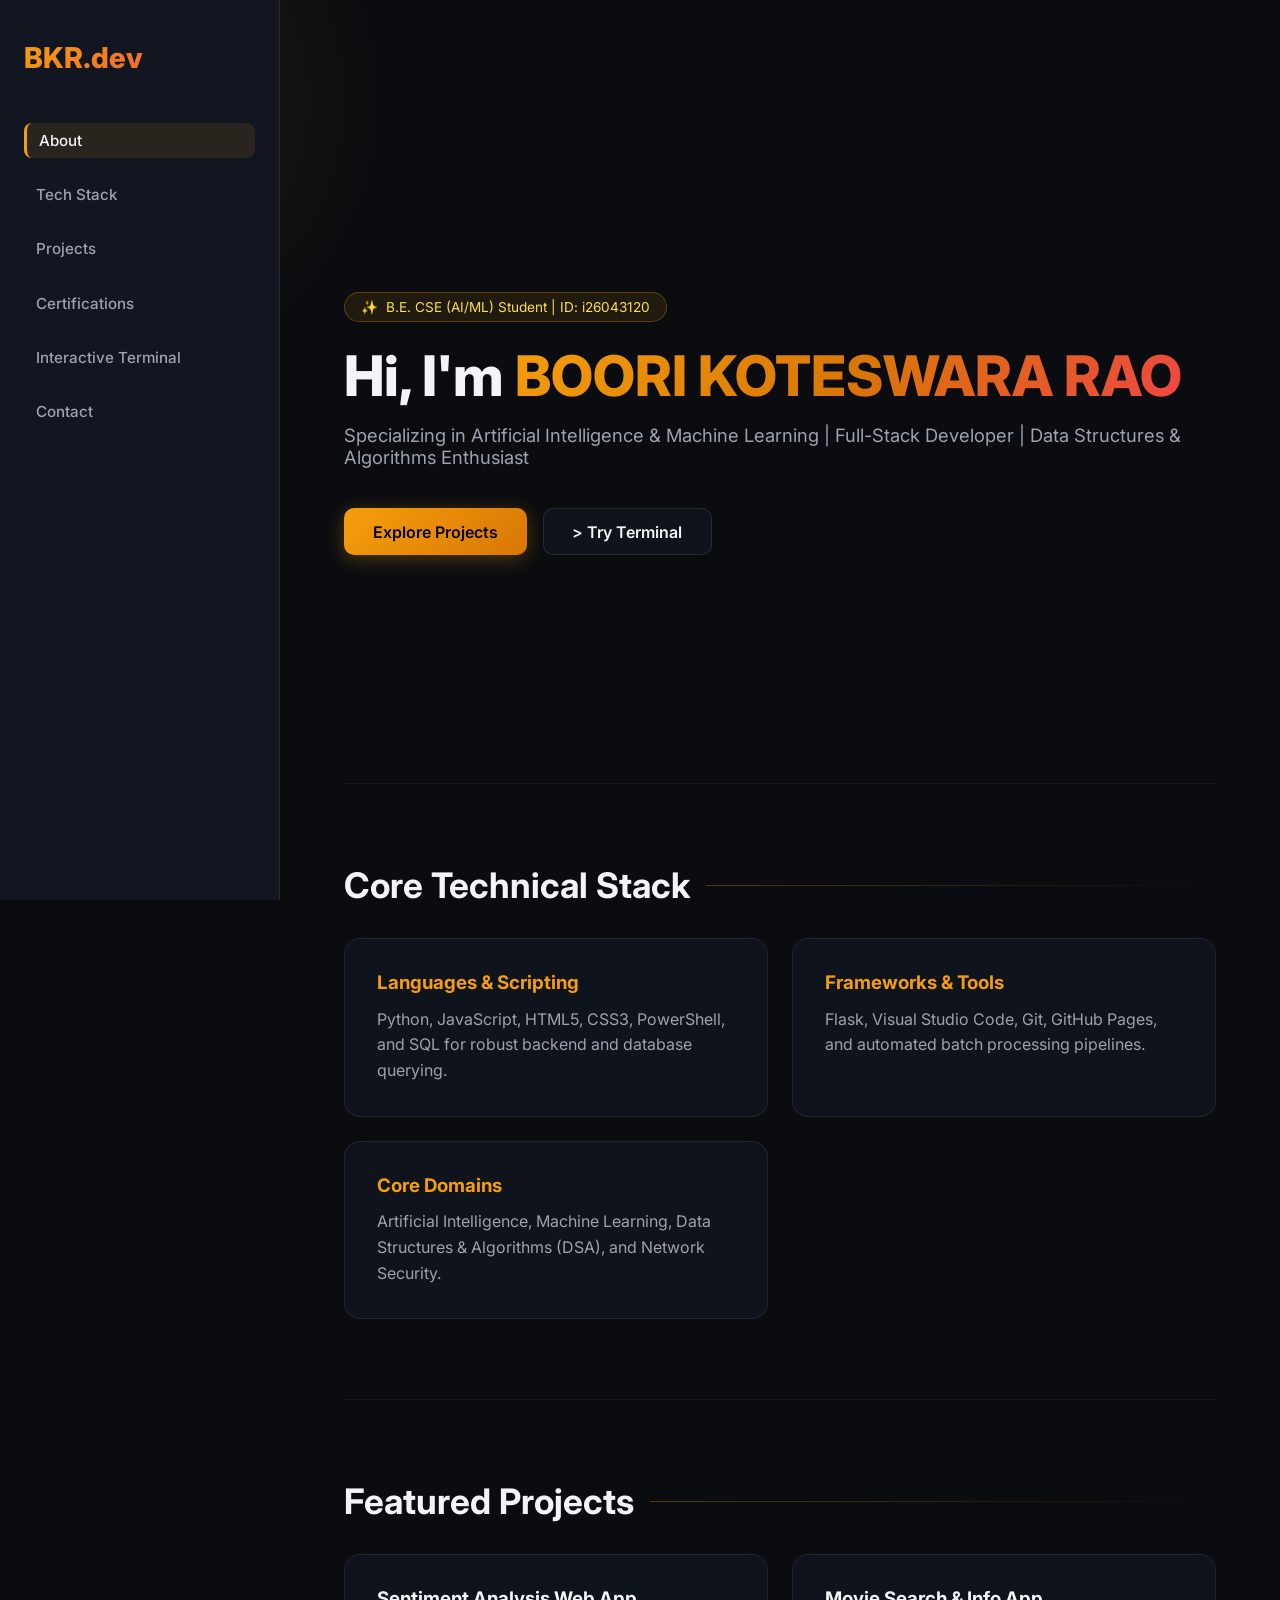
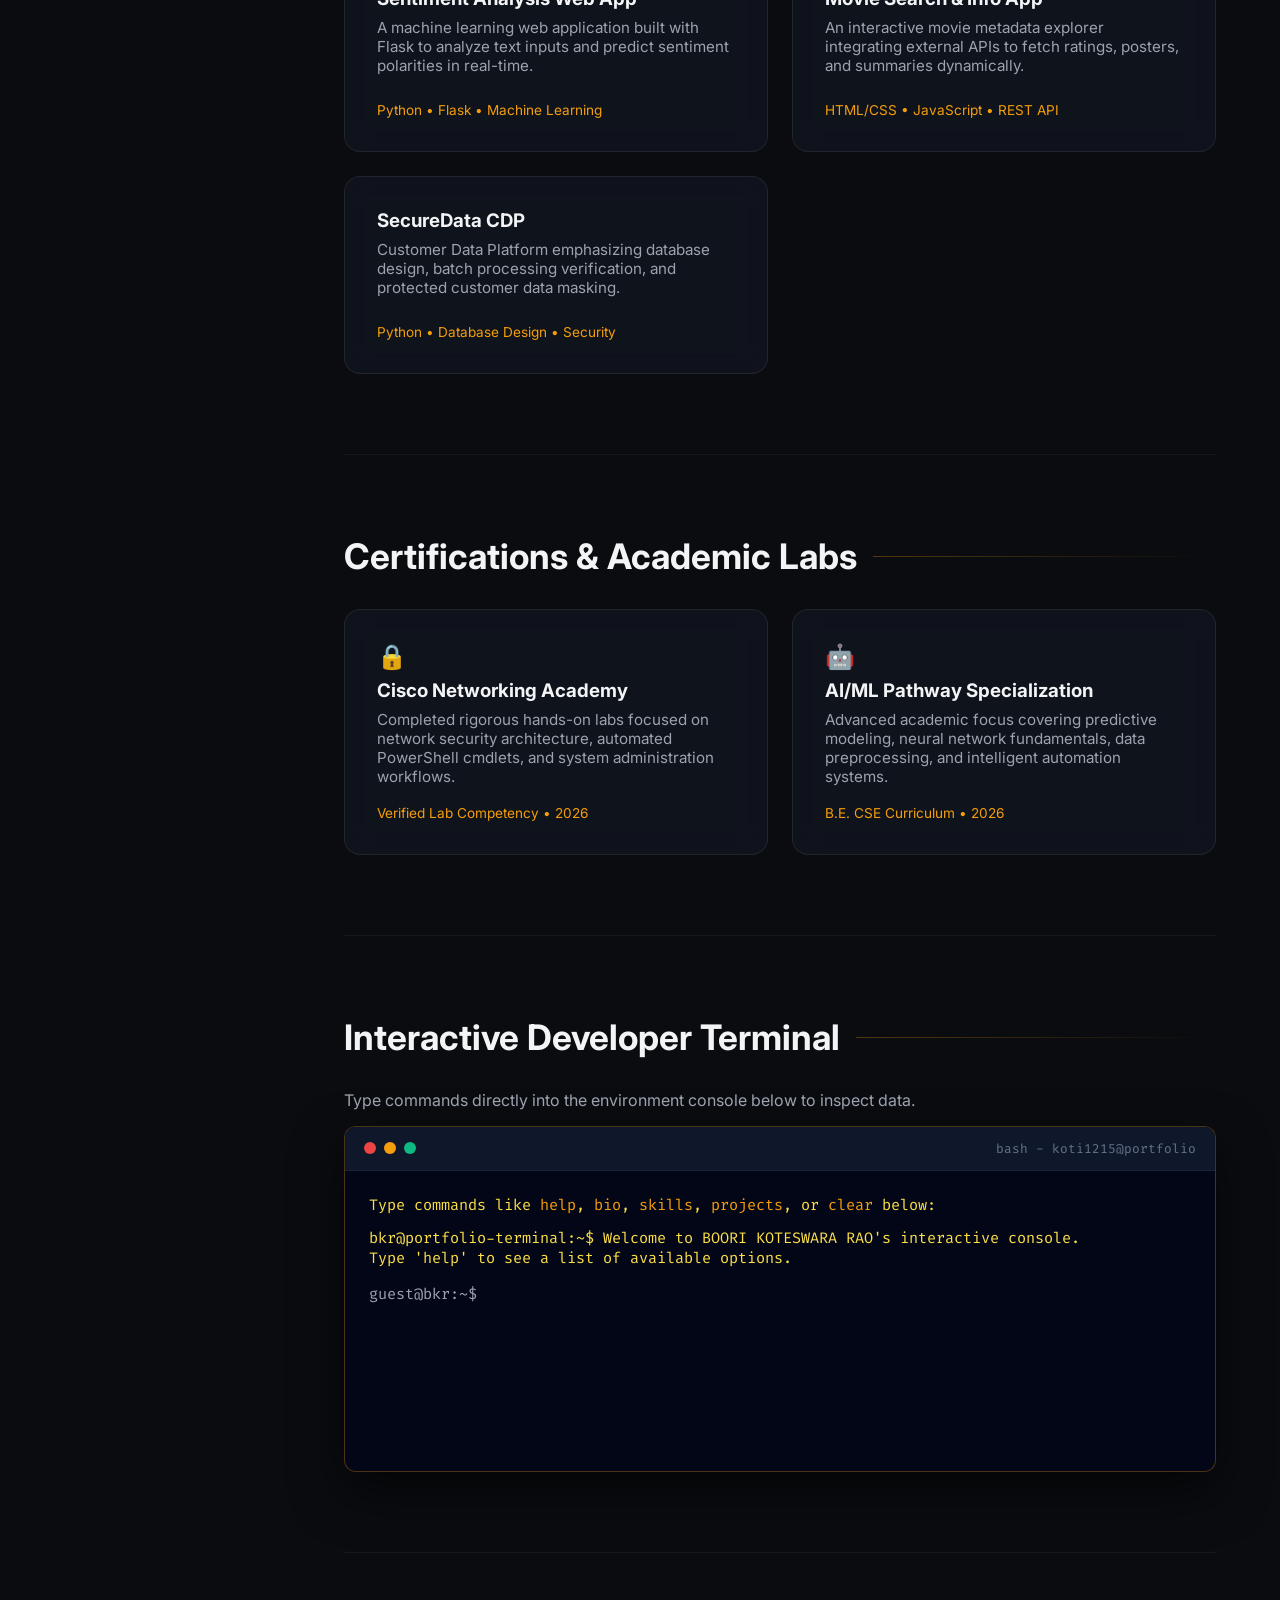
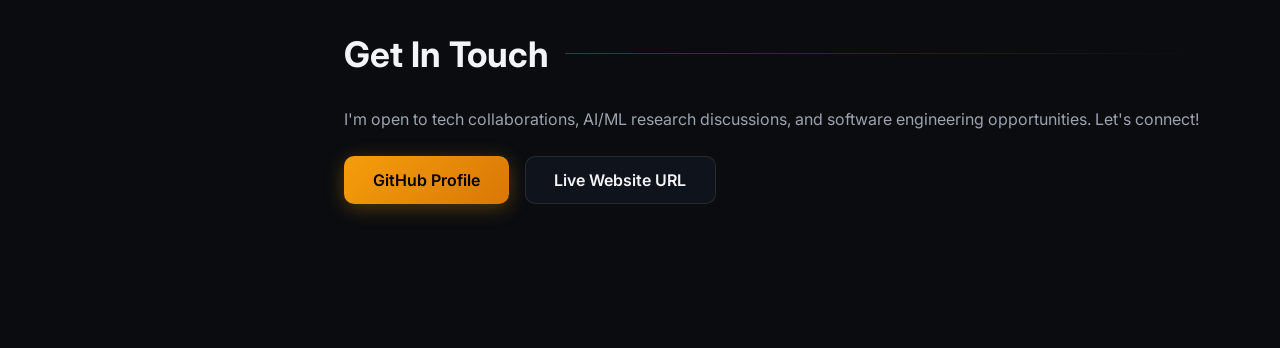
==== commit 392e50f4: "Update index.html" ====
--- a/index.html
+++ b/index.html
@@ -68,6 +68,11 @@
         <h2>Featured Projects</h2>
         <div class="card-grid">
           <div class="glass-card">
+            <h3 style="margin-bottom: 0.5rem;">Sentiment Analysis Web App</h3>
+            <p style="color: var(--text-muted); font-size: 0.95rem; margin-bottom: 1.5rem;">A machine learning web application built with Flask to analyze text inputs and predict sentiment polarities in real-time.</p>
+            <span style="font-size: 0.85rem; color: var(--accent-gold);">Python • Flask • Machine Learning</span>
+          </div>
+          <div class="glass-card">
             <h3 style="margin-bottom: 0.5rem;">Movie Search & Info App</h3>
             <p style="color: var(--text-muted); font-size: 0.95rem; margin-bottom: 1.5rem;">An interactive movie metadata explorer integrating external APIs to fetch ratings, posters, and summaries dynamically.</p>
             <span style="font-size: 0.85rem; color: var(--accent-gold);">HTML/CSS • JavaScript • REST API</span>
@@ -80,7 +85,7 @@
         </div>
       </section>
 
-      <!-- NEW LinkedIn-Ready Section: Certifications & Specialized Training -->
+      <!-- Certifications & Academic Labs Section -->
       <section id="certifications">
         <h2>Certifications & Academic Labs</h2>
         <div class="card-grid">
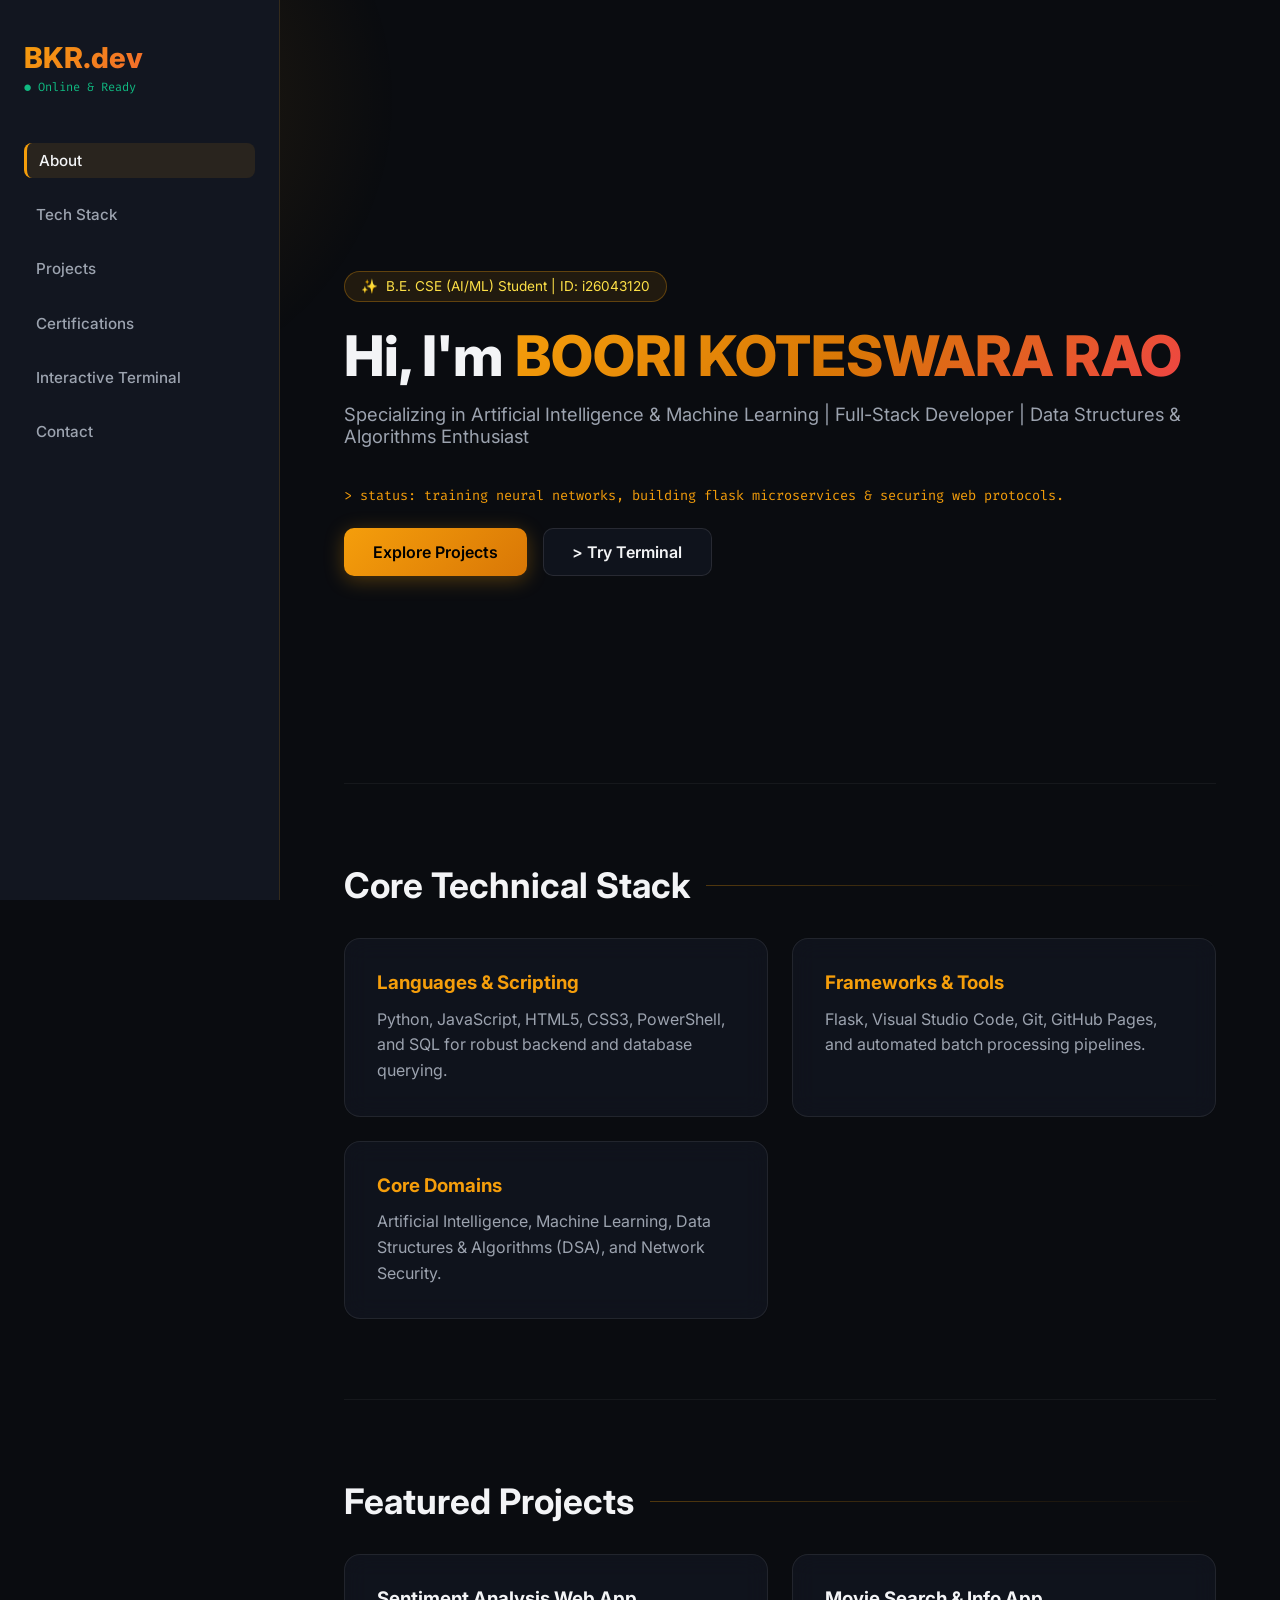
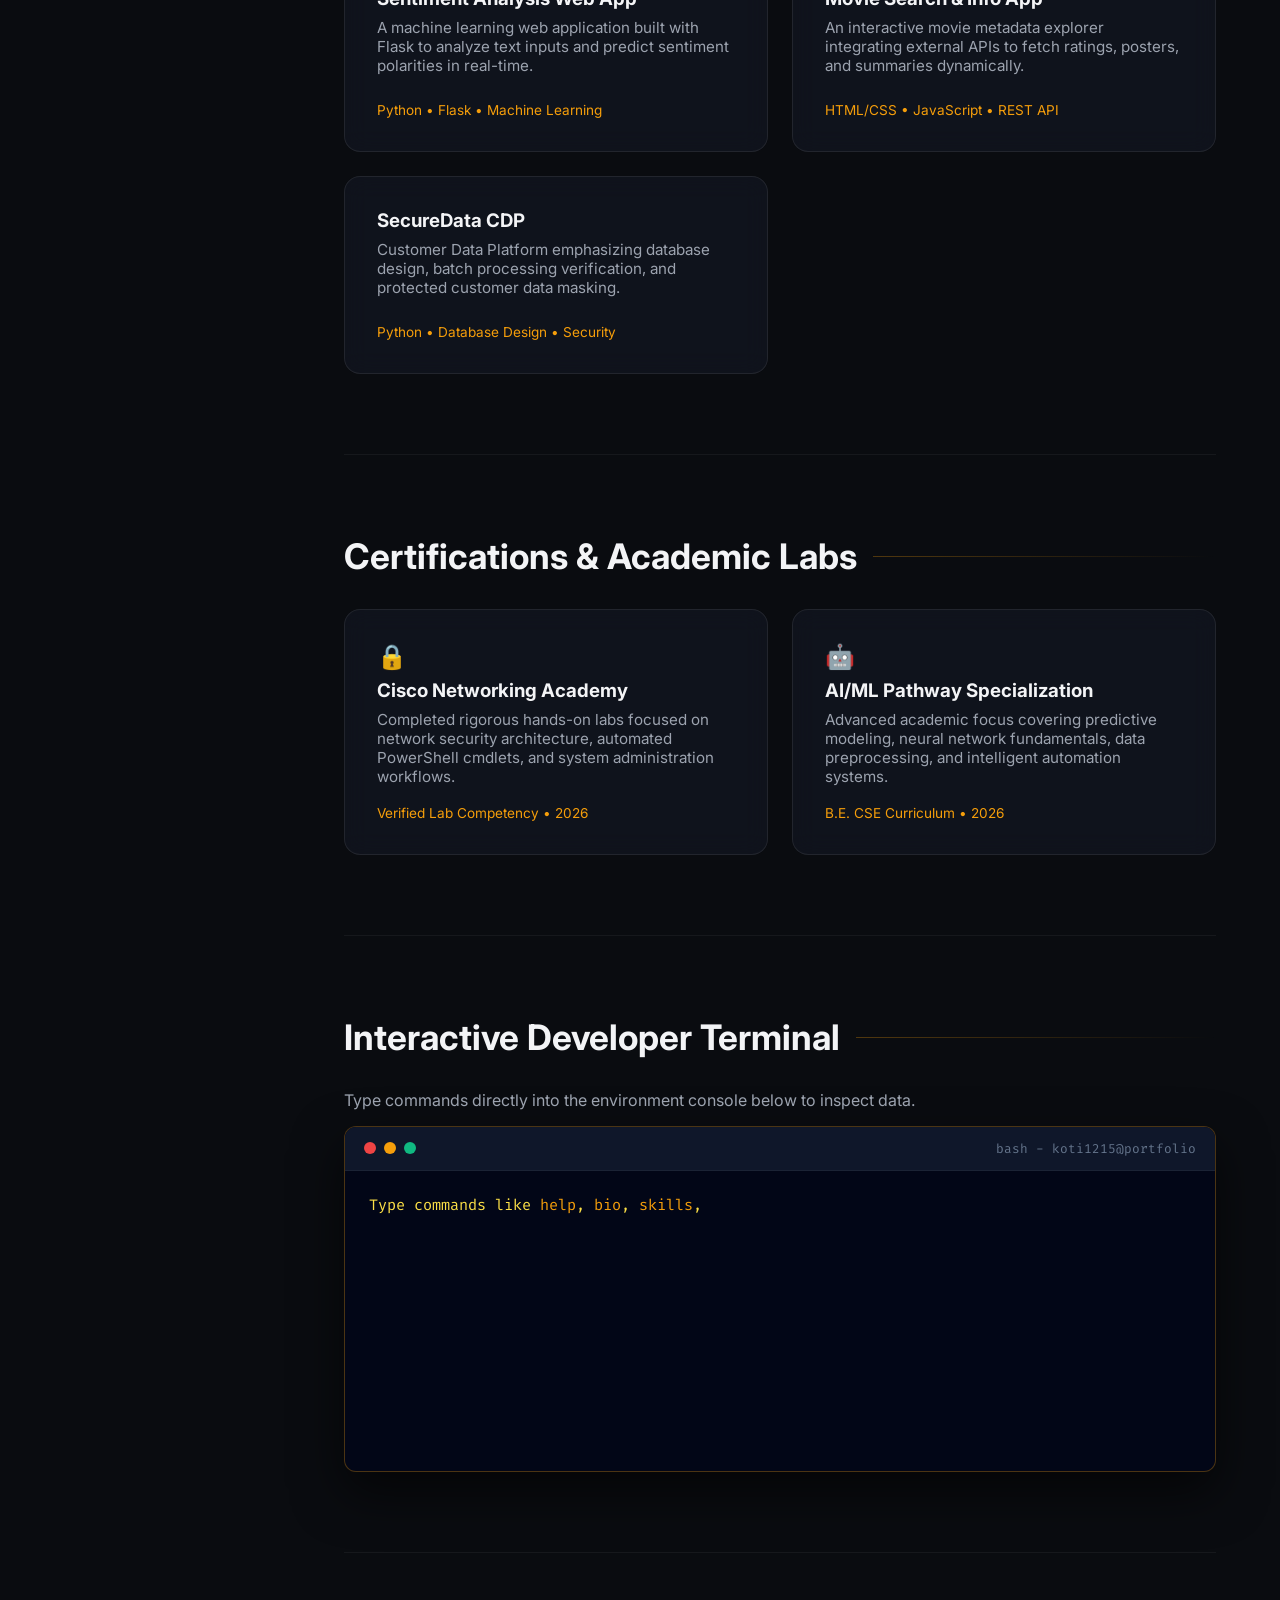
==== commit 1c9b9c52: "Refactor index.html for improved layout and content Updated the index.html file to enhance the portf" ====
--- a/index.html
+++ b/index.html
@@ -15,6 +15,7 @@
     <nav class="sidebar">
       <div class="logo-area">
         <h2>BKR.dev</h2>
+        <span style="font-size: 0.75rem; color: #10b981; font-family: var(--font-mono);">● Online & Ready</span>
       </div>
       <ul class="nav-links">
         <li><a href="#about" class="active">About</a></li>
@@ -38,6 +39,9 @@
         <p class="hero-subtitle">
           Specializing in Artificial Intelligence & Machine Learning | Full-Stack Developer | Data Structures & Algorithms Enthusiast
         </p>
+        <div style="font-family: var(--font-mono); font-size: 0.85rem; color: var(--accent-gold); margin-bottom: 1.5rem;">
+          > status: training neural networks, building flask microservices & securing web protocols.
+        </div>
         <div class="hero-actions">
           <a href="#projects" class="btn-primary">Explore Projects</a>
           <a href="#terminal" class="btn-secondary">> Try Terminal</a>
@@ -117,33 +121,4 @@
             <span style="margin-left: auto; font-size: 0.8rem; color: #64748b; font-family: var(--font-mono);">bash - koti1215@portfolio</span>
           </div>
           <div class="terminal-body" id="terminal-body">
-            <div>Type commands like <span style="color: #f59e0b;">help</span>, <span style="color: #f59e0b;">bio</span>, <span style="color: #f59e0b;">skills</span>, <span style="color: #f59e0b;">projects</span>, or <span style="color: #f59e0b;">clear</span> below:</div>
-            <div style="margin-top: 0.8rem;">bkr@portfolio-terminal:~$ Welcome to BOORI KOTESWARA RAO's interactive console.</div>
-            <div style="margin-bottom: 1rem;">Type 'help' to see a list of available options.</div>
-            
-            <div class="terminal-input-line">
-              <span style="color: #9ca3af;">guest@bkr:~$</span>
-              <input type="text" id="terminal-input" autofocus autocomplete="off" spellcheck="false">
-            </div>
-          </div>
-        </div>
-      </section>
-
-      <!-- Contact Section -->
-      <section id="contact" style="border-bottom: none;">
-        <h2>Get In Touch</h2>
-        <p style="color: var(--text-muted); margin-bottom: 1.5rem; line-height: 1.6;">
-          I'm open to tech collaborations, AI/ML research discussions, and software engineering opportunities. Let's connect!
-        </p>
-        <div style="display: flex; gap: 1rem; flex-wrap: wrap;">
-          <a href="https://github.com/koti1215" target="_blank" class="btn-primary">GitHub Profile</a>
-          <a href="https://koti1215.github.io" target="_blank" class="btn-secondary">Live Website URL</a>
-        </div>
-      </section>
-
-    </main>
-  </div>
-
-  <script src="script.js"></script>
-</body>
-</html>
+            <div>Type commands like <span style="color: #f59e0b;">help</span>, <span style="color: #f59e0b;">bio</span>, <span style="color: #f59e0b;">skills</span>, <span style="color: #f
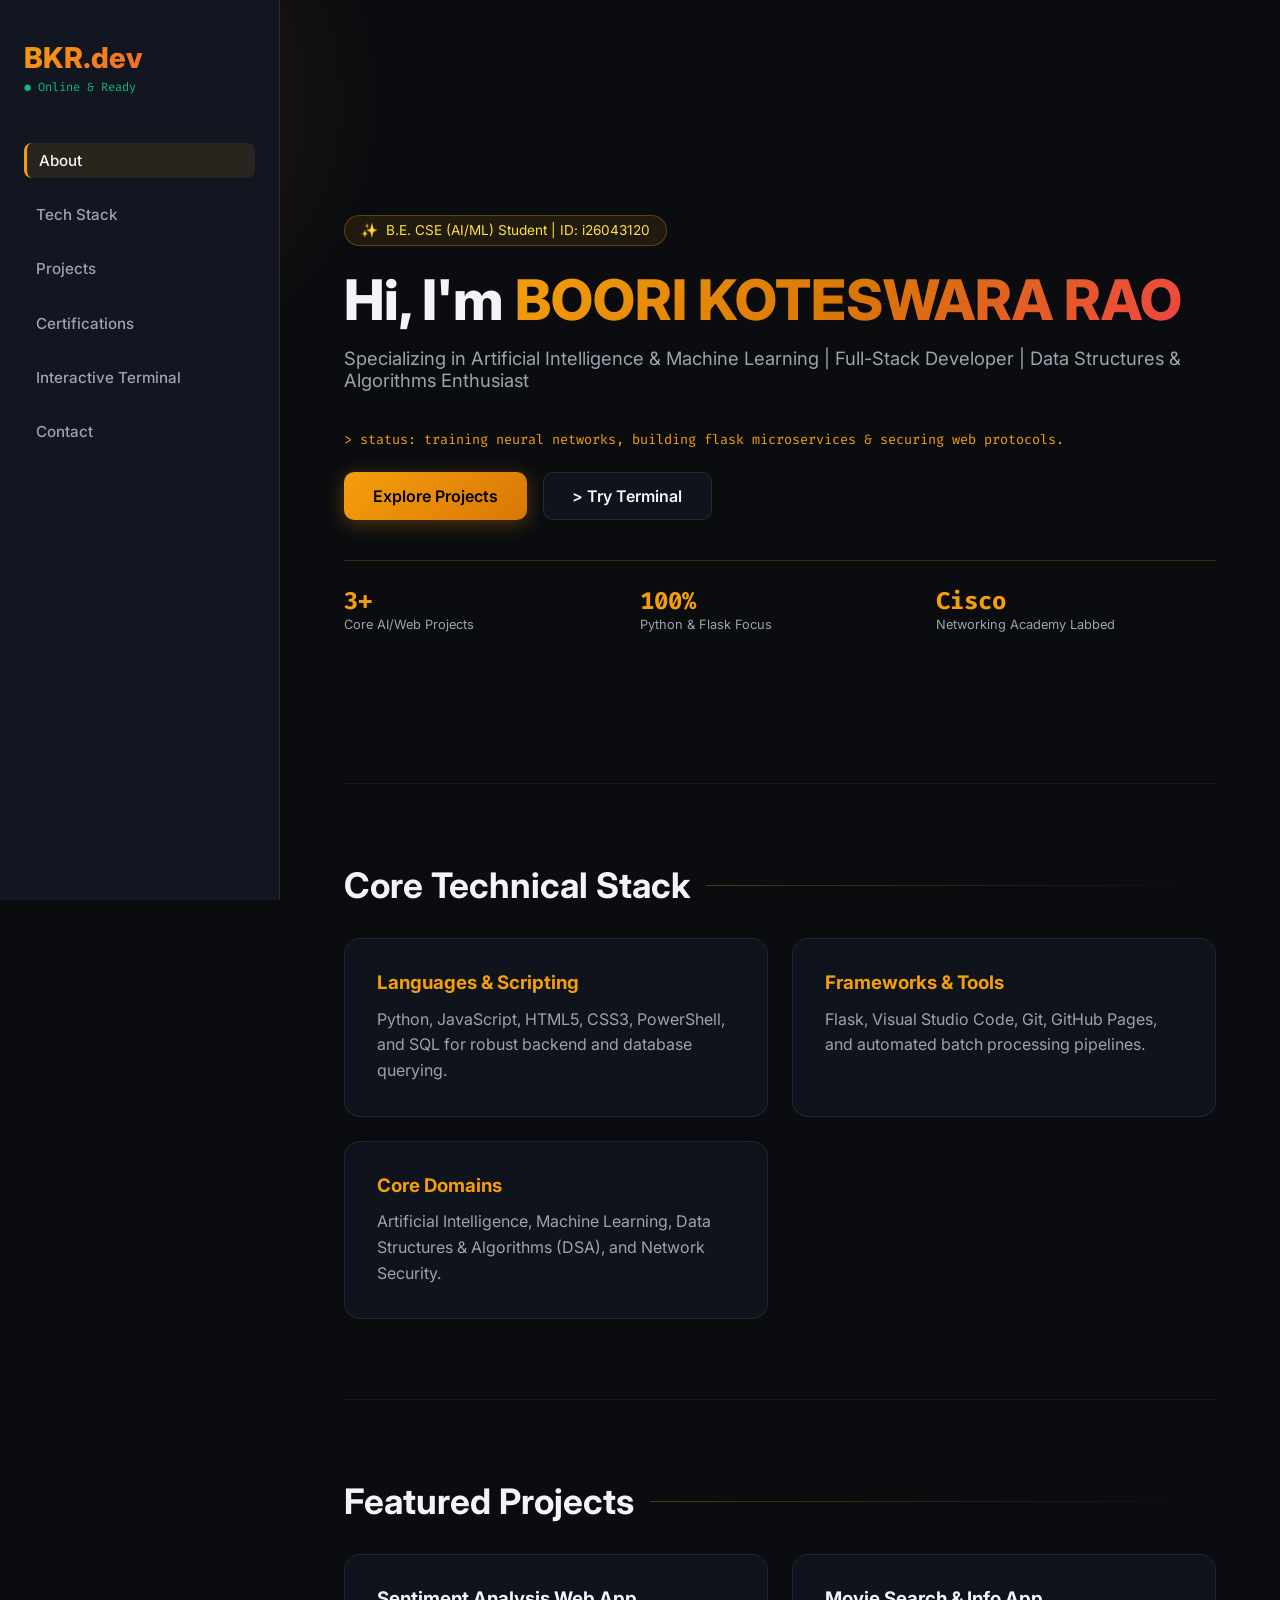
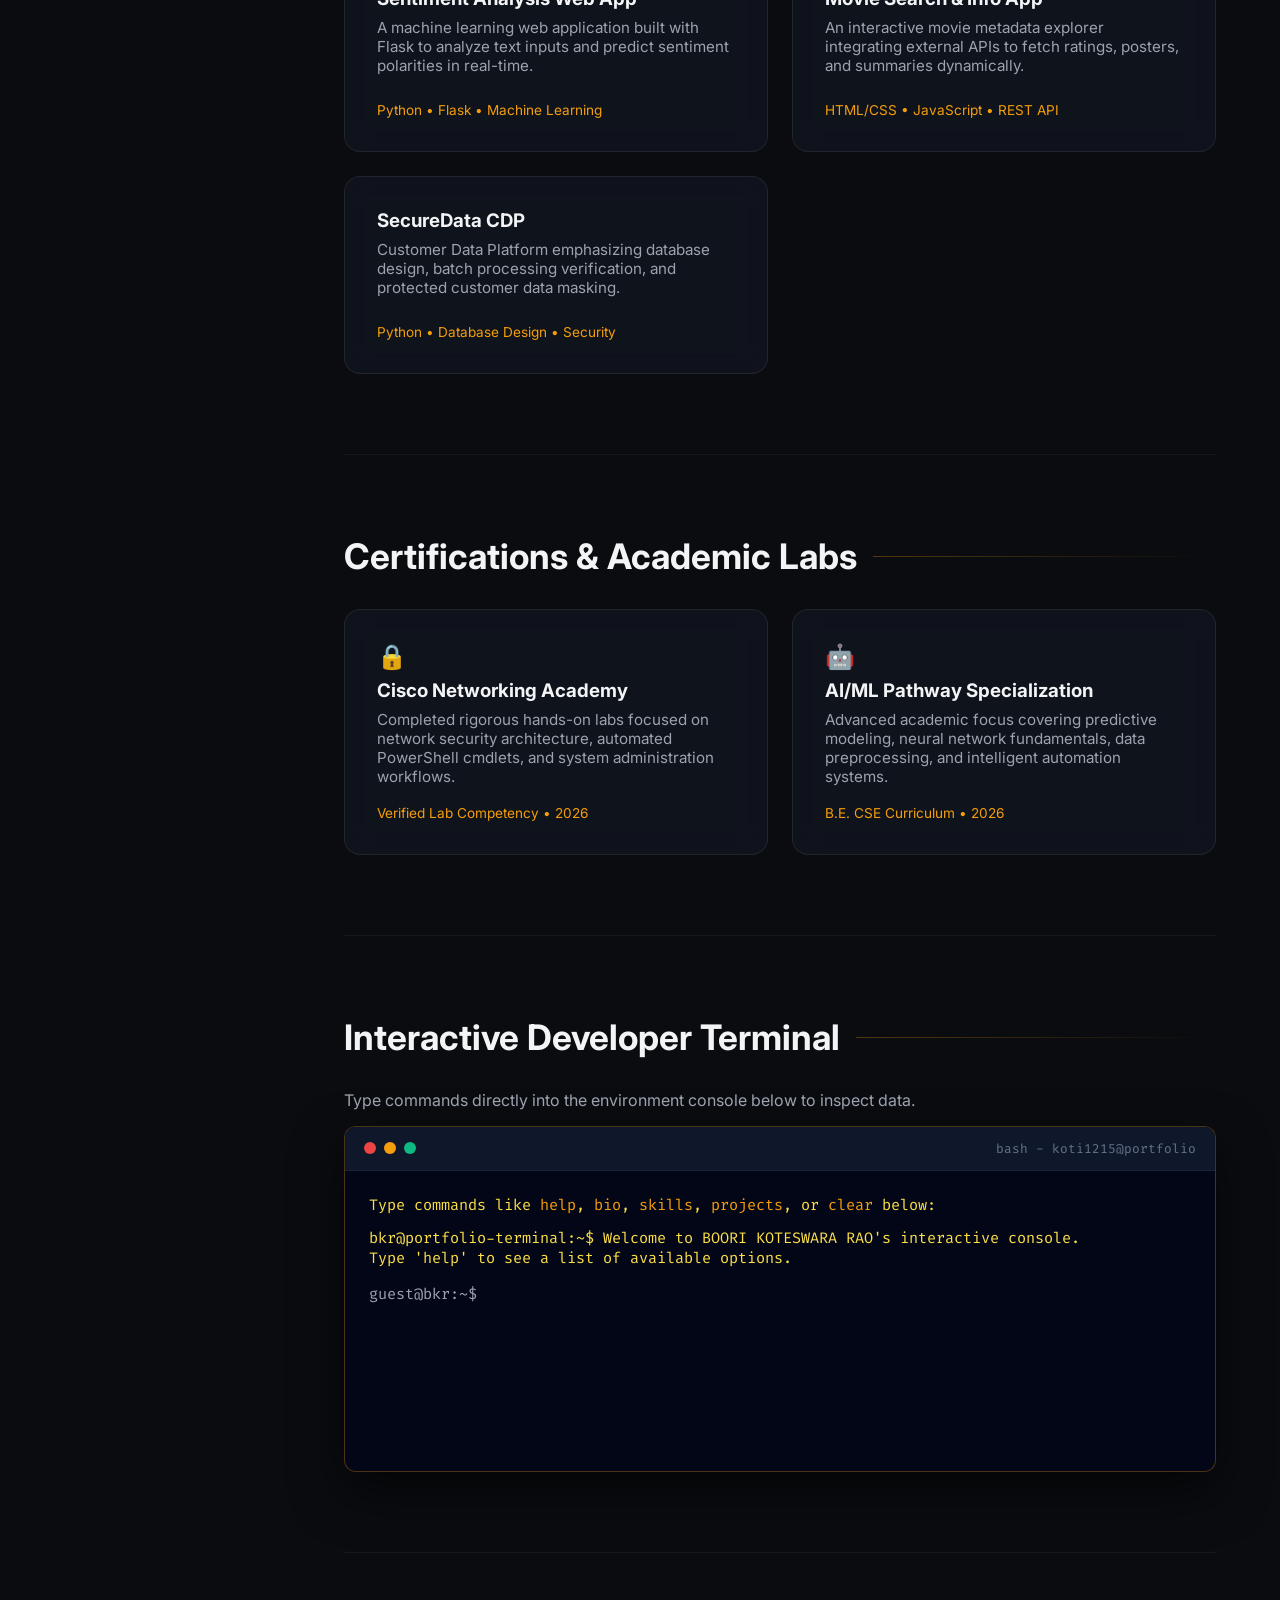
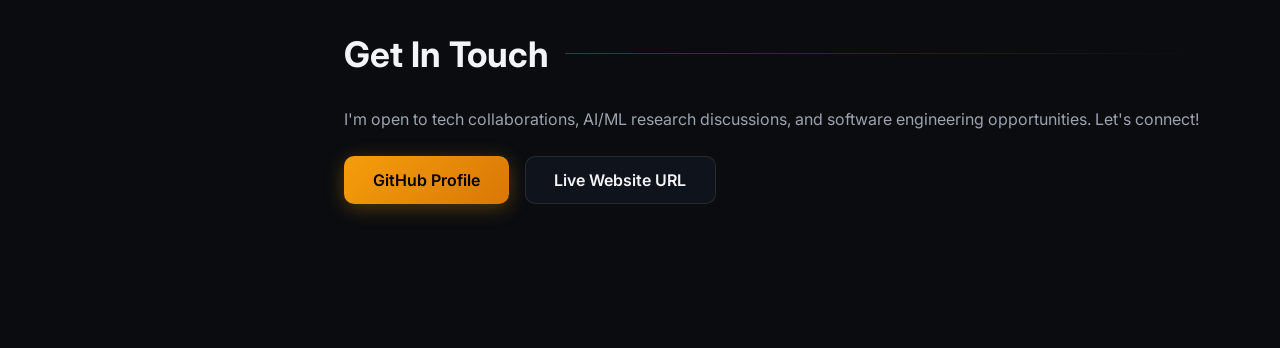
==== commit 6a6b1d3a: "Add impact and metrics bar to hero section Added an impact and metrics bar to the hero section, show" ====
--- a/index.html
+++ b/index.html
@@ -45,6 +45,22 @@
         <div class="hero-actions">
           <a href="#projects" class="btn-primary">Explore Projects</a>
           <a href="#terminal" class="btn-secondary">> Try Terminal</a>
+        </div>
+
+        <!-- NEW Impact & Metrics Bar -->
+        <div style="display: grid; grid-template-columns: repeat(auto-fit, minmax(130px, 1fr)); gap: 1rem; margin-top: 2.5rem; padding-top: 1.5rem; border-top: 1px solid rgba(245, 158, 11, 0.2);">
+          <div>
+            <div style="font-size: 1.5rem; font-weight: 700; color: var(--accent-gold); font-family: var(--font-mono);">3+</div>
+            <div style="font-size: 0.8rem; color: var(--text-muted);">Core AI/Web Projects</div>
+          </div>
+          <div>
+            <div style="font-size: 1.5rem; font-weight: 700; color: var(--accent-gold); font-family: var(--font-mono);">100%</div>
+            <div style="font-size: 0.8rem; color: var(--text-muted);">Python & Flask Focus</div>
+          </div>
+          <div>
+            <div style="font-size: 1.5rem; font-weight: 700; color: var(--accent-gold); font-family: var(--font-mono);">Cisco</div>
+            <div style="font-size: 0.8rem; color: var(--text-muted);">Networking Academy Labbed</div>
+          </div>
         </div>
       </section>
 
@@ -121,4 +137,33 @@
             <span style="margin-left: auto; font-size: 0.8rem; color: #64748b; font-family: var(--font-mono);">bash - koti1215@portfolio</span>
           </div>
           <div class="terminal-body" id="terminal-body">
-            <div>Type commands like <span style="color: #f59e0b;">help</span>, <span style="color: #f59e0b;">bio</span>, <span style="color: #f59e0b;">skills</span>, <span style="color: #f
+            <div>Type commands like <span style="color: #f59e0b;">help</span>, <span style="color: #f59e0b;">bio</span>, <span style="color: #f59e0b;">skills</span>, <span style="color: #f59e0b;">projects</span>, or <span style="color: #f59e0b;">clear</span> below:</div>
+            <div style="margin-top: 0.8rem;">bkr@portfolio-terminal:~$ Welcome to BOORI KOTESWARA RAO's interactive console.</div>
+            <div style="margin-bottom: 1rem;">Type 'help' to see a list of available options.</div>
+            
+            <div class="terminal-input-line">
+              <span style="color: #9ca3af;">guest@bkr:~$</span>
+              <input type="text" id="terminal-input" autofocus autocomplete="off" spellcheck="false">
+            </div>
+          </div>
+        </div>
+      </section>
+
+      <!-- Contact Section -->
+      <section id="contact" style="border-bottom: none;">
+        <h2>Get In Touch</h2>
+        <p style="color: var(--text-muted); margin-bottom: 1.5rem; line-height: 1.6;">
+          I'm open to tech collaborations, AI/ML research discussions, and software engineering opportunities. Let's connect!
+        </p>
+        <div style="display: flex; gap: 1rem; flex-wrap: wrap;">
+          <a href="https://github.com/koti1215" target="_blank" class="btn-primary">GitHub Profile</a>
+          <a href="https://koti1215.github.io" target="_blank" class="btn-secondary">Live Website URL</a>
+        </div>
+      </section>
+
+    </main>
+  </div>
+
+  <script src="script.js"></script>
+</body>
+</html>
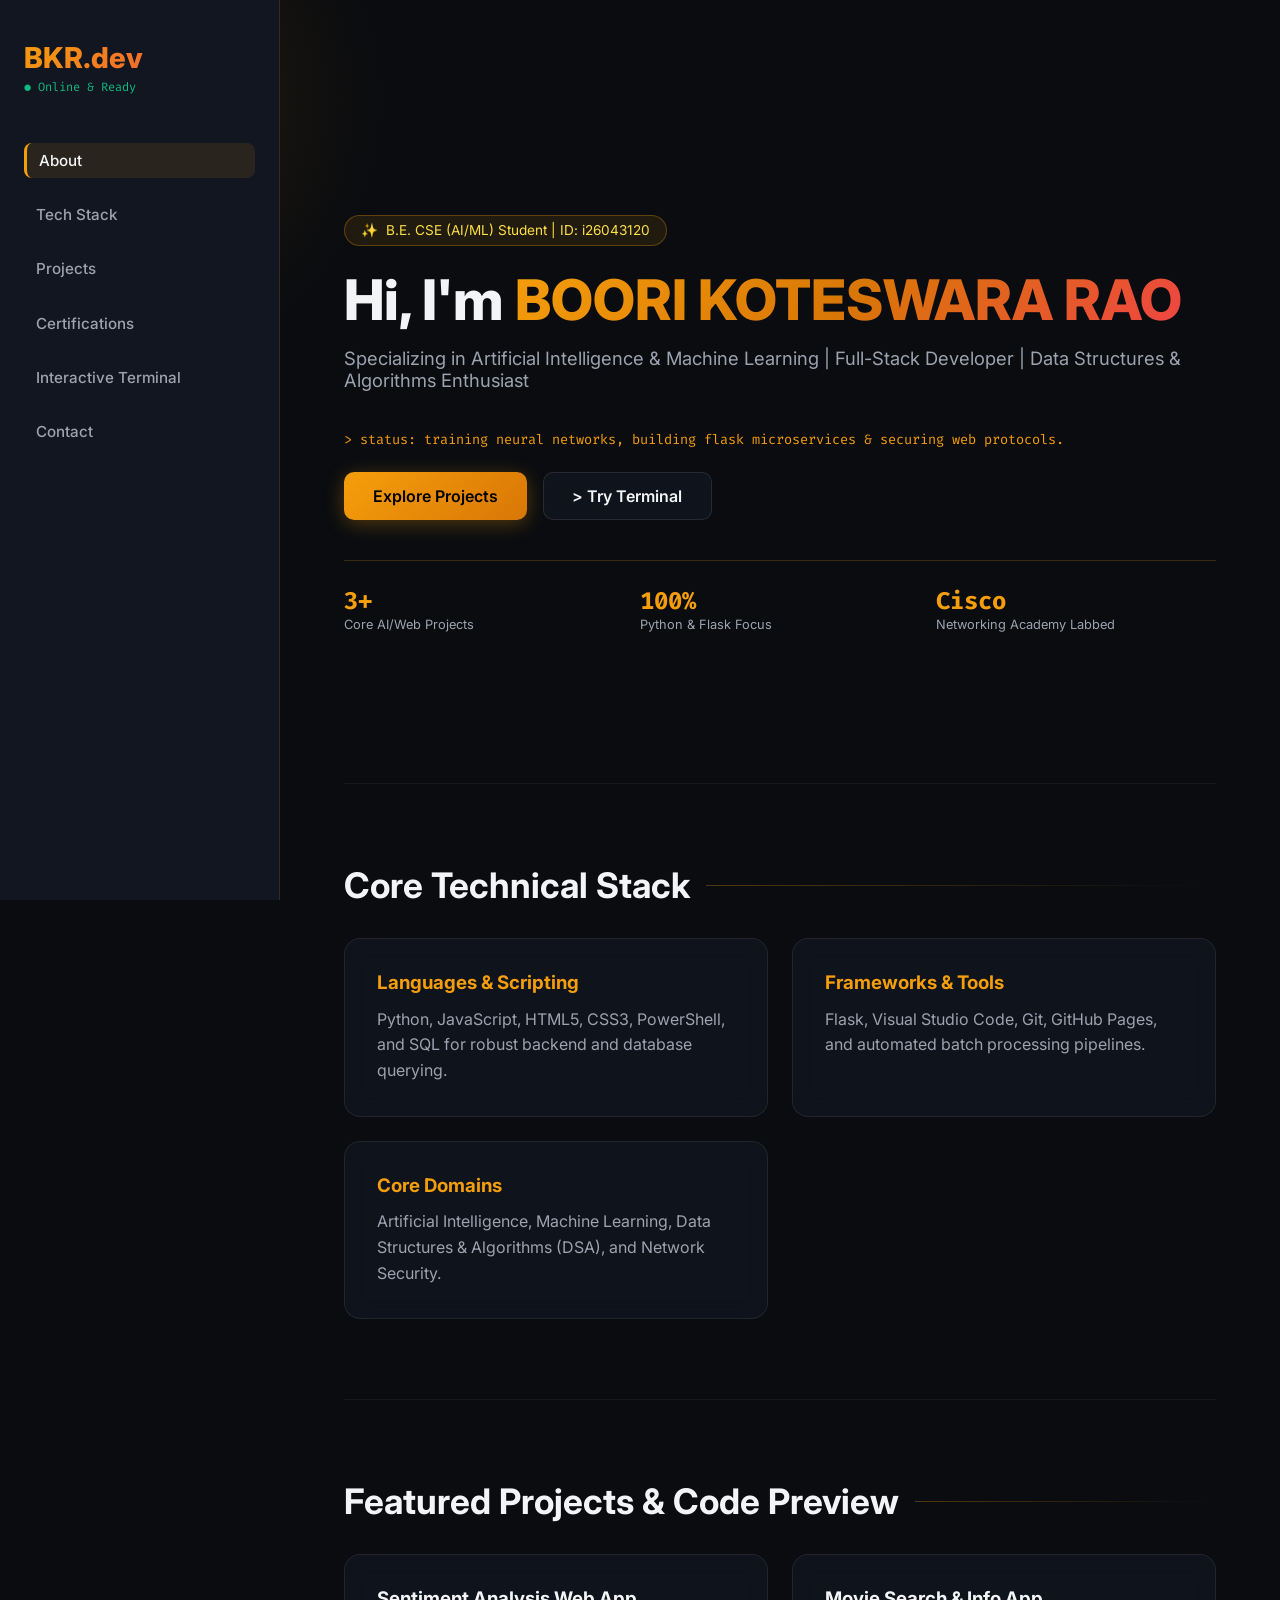
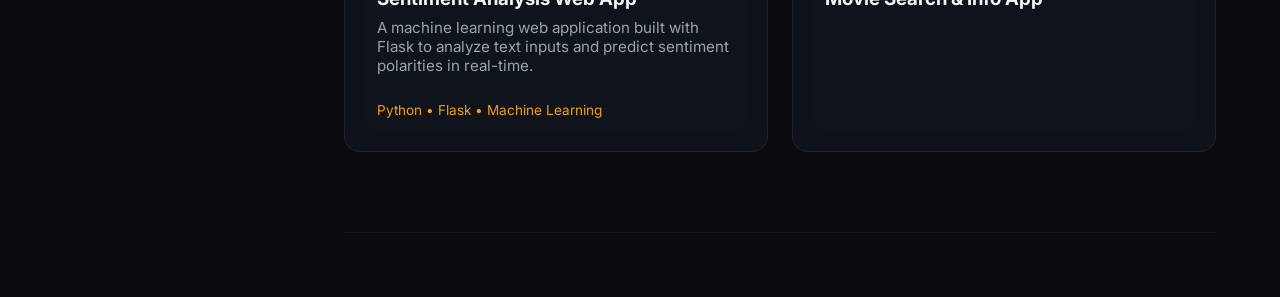
==== commit 107203c4: "Revise index.html structure and content Updated the HTML structure and content of the portfolio page" ====
--- a/index.html
+++ b/index.html
@@ -47,7 +47,7 @@
           <a href="#terminal" class="btn-secondary">> Try Terminal</a>
         </div>
 
-        <!-- NEW Impact & Metrics Bar -->
+        <!-- Impact & Metrics Bar -->
         <div style="display: grid; grid-template-columns: repeat(auto-fit, minmax(130px, 1fr)); gap: 1rem; margin-top: 2.5rem; padding-top: 1.5rem; border-top: 1px solid rgba(245, 158, 11, 0.2);">
           <div>
             <div style="font-size: 1.5rem; font-weight: 700; color: var(--accent-gold); font-family: var(--font-mono);">3+</div>
@@ -85,7 +85,7 @@
 
       <!-- Projects Section -->
       <section id="projects">
-        <h2>Featured Projects</h2>
+        <h2>Featured Projects & Code Preview</h2>
         <div class="card-grid">
           <div class="glass-card">
             <h3 style="margin-bottom: 0.5rem;">Sentiment Analysis Web App</h3>
@@ -94,76 +94,4 @@
           </div>
           <div class="glass-card">
             <h3 style="margin-bottom: 0.5rem;">Movie Search & Info App</h3>
-            <p style="color: var(--text-muted); font-size: 0.95rem; margin-bottom: 1.5rem;">An interactive movie metadata explorer integrating external APIs to fetch ratings, posters, and summaries dynamically.</p>
-            <span style="font-size: 0.85rem; color: var(--accent-gold);">HTML/CSS • JavaScript • REST API</span>
-          </div>
-          <div class="glass-card">
-            <h3 style="margin-bottom: 0.5rem;">SecureData CDP</h3>
-            <p style="color: var(--text-muted); font-size: 0.95rem; margin-bottom: 1.5rem;">Customer Data Platform emphasizing database design, batch processing verification, and protected customer data masking.</p>
-            <span style="font-size: 0.85rem; color: var(--accent-gold);">Python • Database Design • Security</span>
-          </div>
-        </div>
-      </section>
-
-      <!-- Certifications & Academic Labs Section -->
-      <section id="certifications">
-        <h2>Certifications & Academic Labs</h2>
-        <div class="card-grid">
-          <div class="glass-card">
-            <div style="font-size: 1.5rem; margin-bottom: 0.5rem;">🔒</div>
-            <h3 style="margin-bottom: 0.5rem;">Cisco Networking Academy</h3>
-            <p style="color: var(--text-muted); font-size: 0.95rem; margin-bottom: 1rem;">Completed rigorous hands-on labs focused on network security architecture, automated PowerShell cmdlets, and system administration workflows.</p>
-            <span style="font-size: 0.85rem; color: var(--accent-gold);">Verified Lab Competency • 2026</span>
-          </div>
-          <div class="glass-card">
-            <div style="font-size: 1.5rem; margin-bottom: 0.5rem;">🤖</div>
-            <h3 style="margin-bottom: 0.5rem;">AI/ML Pathway Specialization</h3>
-            <p style="color: var(--text-muted); font-size: 0.95rem; margin-bottom: 1rem;">Advanced academic focus covering predictive modeling, neural network fundamentals, data preprocessing, and intelligent automation systems.</p>
-            <span style="font-size: 0.85rem; color: var(--accent-gold);">B.E. CSE Curriculum • 2026</span>
-          </div>
-        </div>
-      </section>
-
-      <!-- Interactive Terminal Section -->
-      <section id="terminal">
-        <h2>Interactive Developer Terminal</h2>
-        <p style="color: var(--text-muted); margin-bottom: 1rem;">Type commands directly into the environment console below to inspect data.</p>
-        
-        <div class="terminal-window">
-          <div class="terminal-header">
-            <div class="terminal-dot dot-red"></div>
-            <div class="terminal-dot dot-yellow"></div>
-            <div class="terminal-dot dot-green"></div>
-            <span style="margin-left: auto; font-size: 0.8rem; color: #64748b; font-family: var(--font-mono);">bash - koti1215@portfolio</span>
-          </div>
-          <div class="terminal-body" id="terminal-body">
-            <div>Type commands like <span style="color: #f59e0b;">help</span>, <span style="color: #f59e0b;">bio</span>, <span style="color: #f59e0b;">skills</span>, <span style="color: #f59e0b;">projects</span>, or <span style="color: #f59e0b;">clear</span> below:</div>
-            <div style="margin-top: 0.8rem;">bkr@portfolio-terminal:~$ Welcome to BOORI KOTESWARA RAO's interactive console.</div>
-            <div style="margin-bottom: 1rem;">Type 'help' to see a list of available options.</div>
-            
-            <div class="terminal-input-line">
-              <span style="color: #9ca3af;">guest@bkr:~$</span>
-              <input type="text" id="terminal-input" autofocus autocomplete="off" spellcheck="false">
-            </div>
-          </div>
-        </div>
-      </section>
-
-      <!-- Contact Section -->
-      <section id="contact" style="border-bottom: none;">
-        <h2>Get In Touch</h2>
-        <p style="color: var(--text-muted); margin-bottom: 1.5rem; line-height: 1.6;">
-          I'm open to tech collaborations, AI/ML research discussions, and software engineering opportunities. Let's connect!
-        </p>
-        <div style="display: flex; gap: 1rem; flex-wrap: wrap;">
-          <a href="https://github.com/koti1215" target="_blank" class="btn-primary">GitHub Profile</a>
-          <a href="https://koti1215.github.io" target="_blank" class="btn-secondary">Live Website URL</a>
-        </div>
-      </section>
-
-    </main>
-  </div>
-
-  <script src="script.js"></script>
-</body>
-</html>
+            <p style="color: var(--text-muted); font-size: 0.95rem; margin-
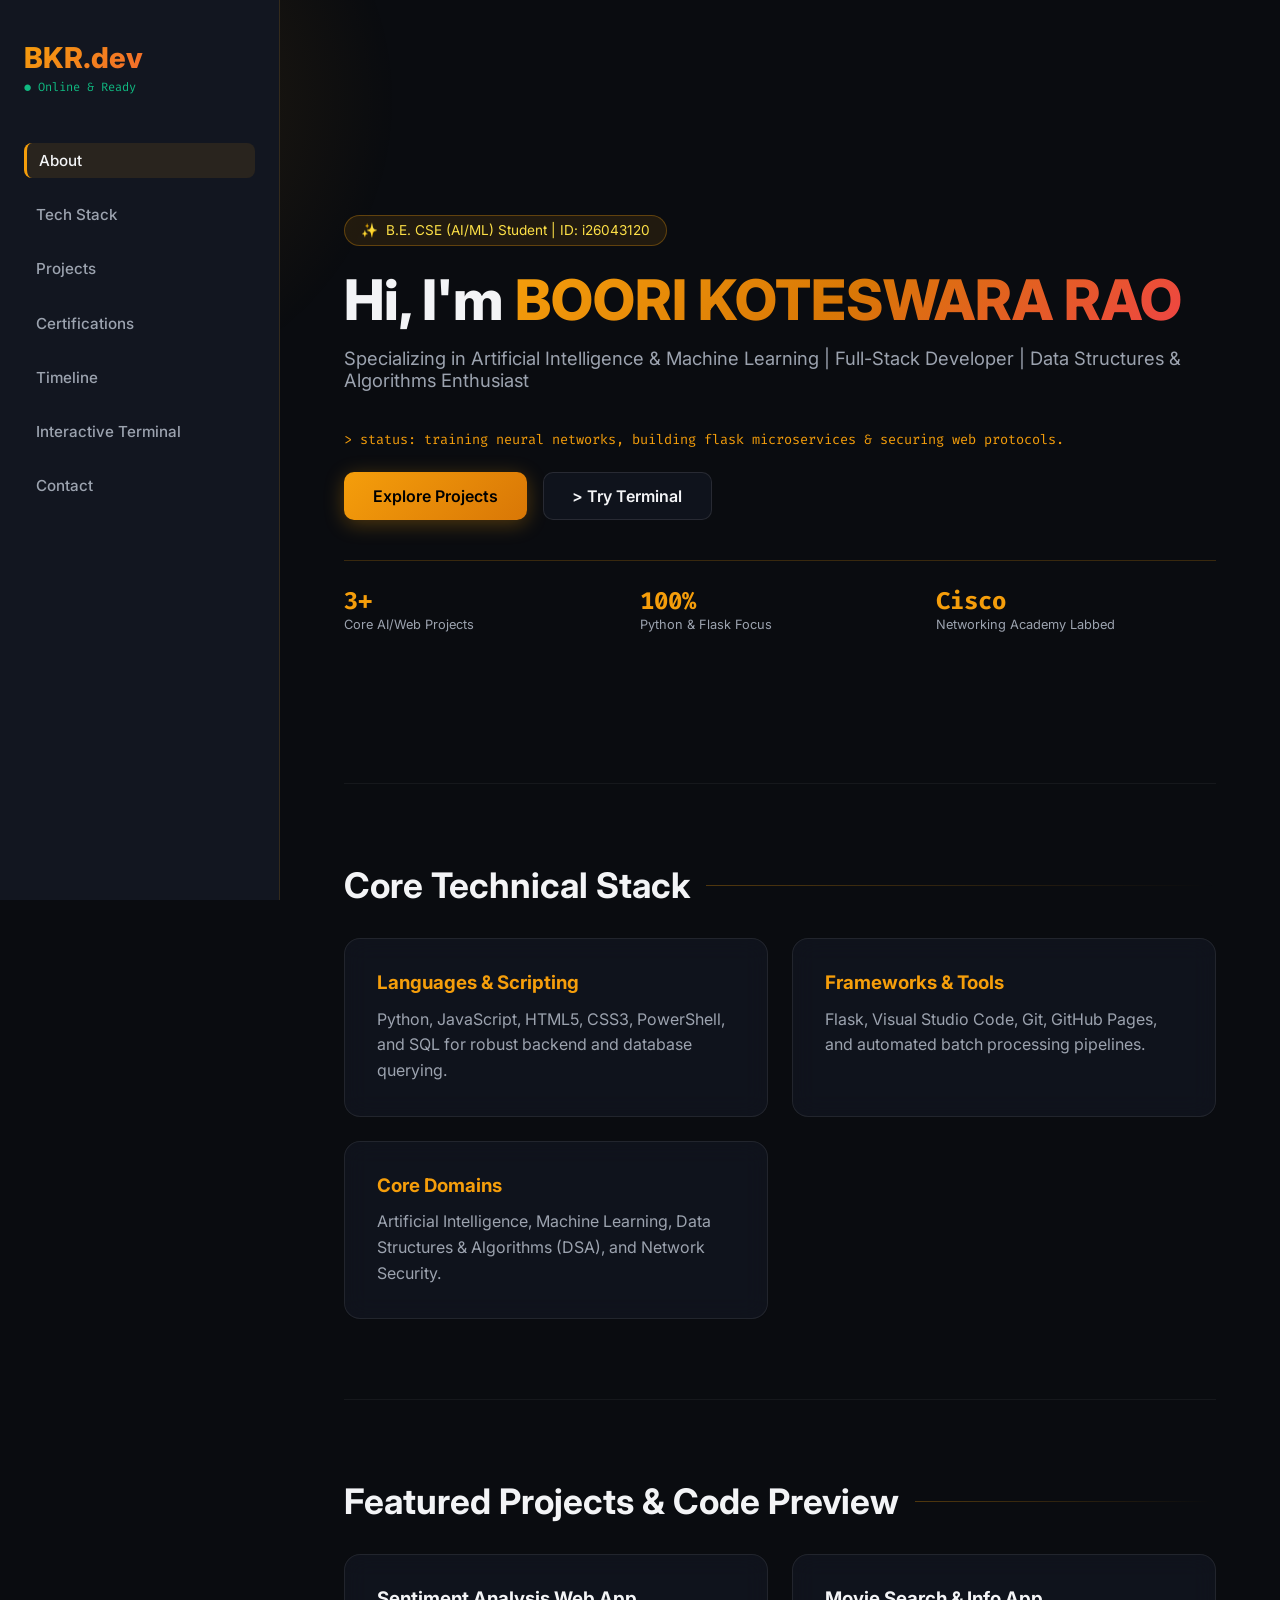
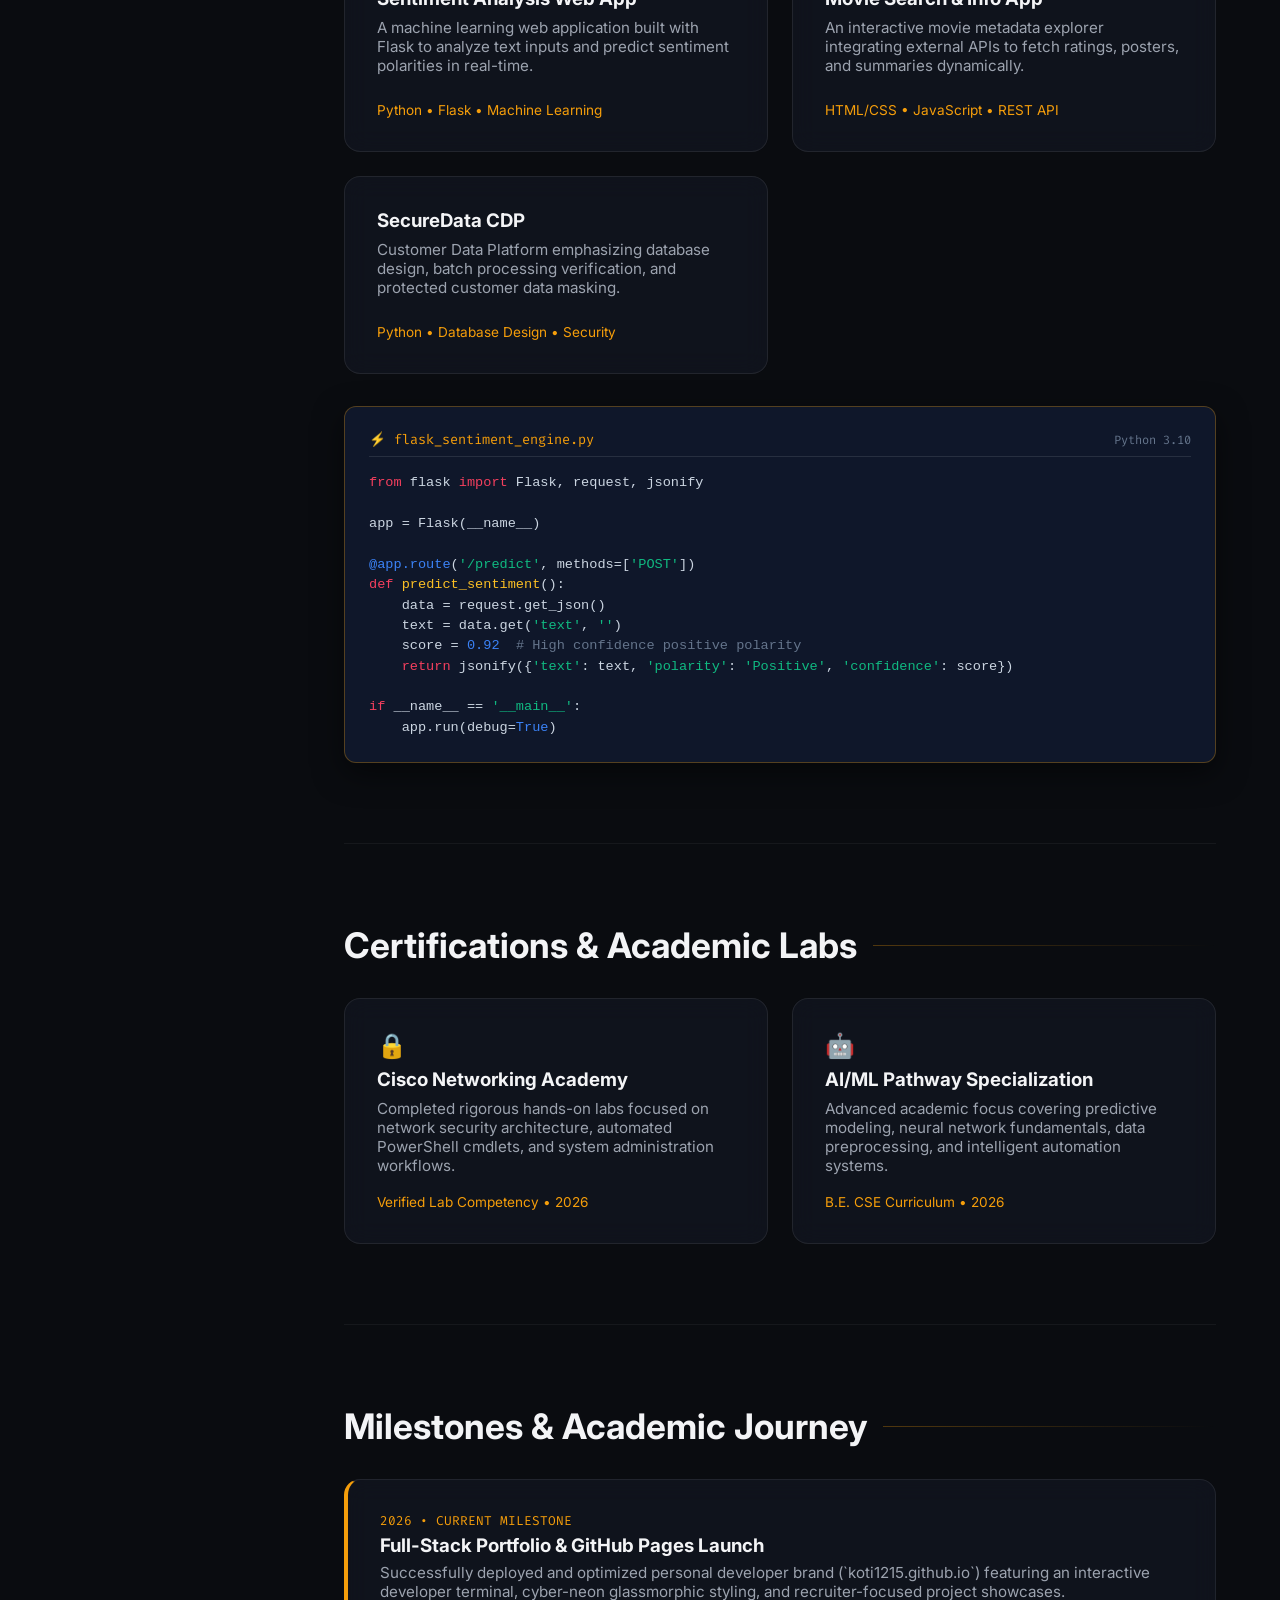
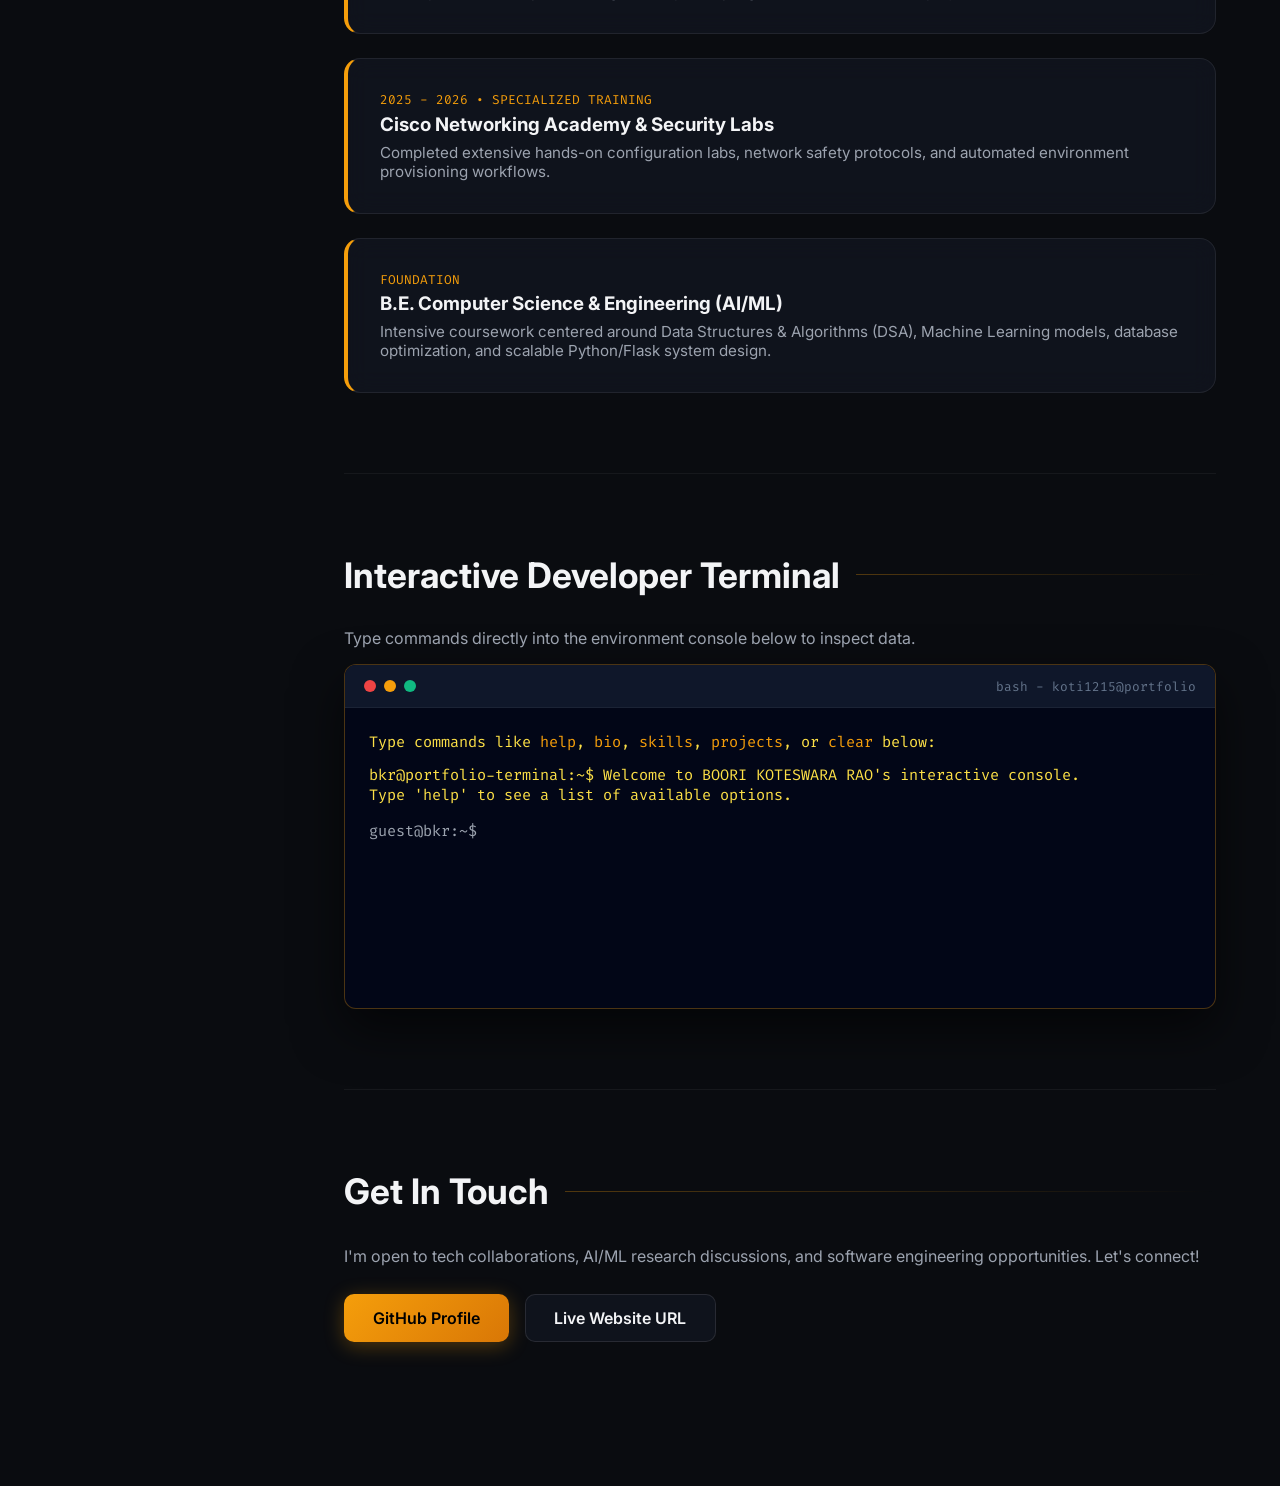
==== commit 902d3a8d: "Refactor index.html with updated content and structure" ====
--- a/index.html
+++ b/index.html
@@ -22,6 +22,7 @@
         <li><a href="#skills">Tech Stack</a></li>
         <li><a href="#projects">Projects</a></li>
         <li><a href="#certifications">Certifications</a></li>
+        <li><a href="#timeline">Timeline</a></li>
         <li><a href="#terminal">Interactive Terminal</a></li>
         <li><a href="#contact">Contact</a></li>
       </ul>
@@ -94,4 +95,123 @@
           </div>
           <div class="glass-card">
             <h3 style="margin-bottom: 0.5rem;">Movie Search & Info App</h3>
-            <p style="color: var(--text-muted); font-size: 0.95rem; margin-
+            <p style="color: var(--text-muted); font-size: 0.95rem; margin-bottom: 1.5rem;">An interactive movie metadata explorer integrating external APIs to fetch ratings, posters, and summaries dynamically.</p>
+            <span style="font-size: 0.85rem; color: var(--accent-gold);">HTML/CSS • JavaScript • REST API</span>
+          </div>
+          <div class="glass-card">
+            <h3 style="margin-bottom: 0.5rem;">SecureData CDP</h3>
+            <p style="color: var(--text-muted); font-size: 0.95rem; margin-bottom: 1.5rem;">Customer Data Platform emphasizing database design, batch processing verification, and protected customer data masking.</p>
+            <span style="font-size: 0.85rem; color: var(--accent-gold);">Python • Database Design • Security</span>
+          </div>
+        </div>
+
+        <!-- Code Snippet Preview Box -->
+        <div style="margin-top: 2rem; background: #0f172a; border: 1px solid rgba(245, 158, 11, 0.3); border-radius: 12px; padding: 1.5rem; font-family: var(--font-mono); box-shadow: 0 10px 30px rgba(0,0,0,0.5);">
+          <div style="display: flex; align-items: center; margin-bottom: 1rem; border-bottom: 1px solid rgba(255,255,255,0.1); padding-bottom: 0.5rem;">
+            <span style="font-size: 0.85rem; color: var(--accent-gold);">⚡ flask_sentiment_engine.py</span>
+            <span style="margin-left: auto; font-size: 0.75rem; color: #64748b;">Python 3.10</span>
+          </div>
+          <pre style="color: #cbd5e1; font-size: 0.85rem; overflow-x: auto; line-height: 1.5;"><code><span style="color: #f43f5e;">from</span> flask <span style="color: #f43f5e;">import</span> Flask, request, jsonify
+
+app = Flask(__name__)
+
+<span style="color: #3b82f6;">@app.route</span>(<span style="color: #10b981;">'/predict'</span>, methods=[<span style="color: #10b981;">'POST'</span>])
+<span style="color: #f43f5e;">def</span> <span style="color: #fbbf24;">predict_sentiment</span>():
+    data = request.get_json()
+    text = data.get(<span style="color: #10b981;">'text'</span>, <span style="color: #10b981;">''</span>)
+    score = <span style="color: #3b82f6;">0.92</span>  <span style="color: #64748b;"># High confidence positive polarity</span>
+    <span style="color: #f43f5e;">return</span> jsonify({<span style="color: #10b981;">'text'</span>: text, <span style="color: #10b981;">'polarity'</span>: <span style="color: #10b981;">'Positive'</span>, <span style="color: #10b981;">'confidence'</span>: score})
+
+<span style="color: #f43f5e;">if</span> __name__ == <span style="color: #10b981;">'__main__'</span>:
+    app.run(debug=<span style="color: #3b82f6;">True</span>)</code></pre>
+        </div>
+      </section>
+
+      <!-- Certifications & Academic Labs Section -->
+      <section id="certifications">
+        <h2>Certifications & Academic Labs</h2>
+        <div class="card-grid">
+          <div class="glass-card">
+            <div style="font-size: 1.5rem; margin-bottom: 0.5rem;">🔒</div>
+            <h3 style="margin-bottom: 0.5rem;">Cisco Networking Academy</h3>
+            <p style="color: var(--text-muted); font-size: 0.95rem; margin-bottom: 1rem;">Completed rigorous hands-on labs focused on network security architecture, automated PowerShell cmdlets, and system administration workflows.</p>
+            <span style="font-size: 0.85rem; color: var(--accent-gold);">Verified Lab Competency • 2026</span>
+          </div>
+          <div class="glass-card">
+            <div style="font-size: 1.5rem; margin-bottom: 0.5rem;">🤖</div>
+            <h3 style="margin-bottom: 0.5rem;">AI/ML Pathway Specialization</h3>
+            <p style="color: var(--text-muted); font-size: 0.95rem; margin-bottom: 1rem;">Advanced academic focus covering predictive modeling, neural network fundamentals, data preprocessing, and intelligent automation systems.</p>
+            <span style="font-size: 0.85rem; color: var(--accent-gold);">B.E. CSE Curriculum • 2026</span>
+          </div>
+        </div>
+      </section>
+
+      <!-- NEW Experience & Milestone Timeline Section -->
+      <section id="timeline">
+        <h2>Milestones & Academic Journey</h2>
+        <div style="display: flex; flex-direction: column; gap: 1.5rem; margin-top: 1.5rem;">
+          
+          <div class="glass-card" style="border-left: 4px solid var(--accent-gold);">
+            <div style="font-size: 0.8rem; color: var(--accent-gold); font-family: var(--font-mono); margin-bottom: 0.3rem;">2026 • CURRENT MILESTONE</div>
+            <h3 style="margin-bottom: 0.4rem;">Full-Stack Portfolio & GitHub Pages Launch</h3>
+            <p style="color: var(--text-muted); font-size: 0.95rem;">Successfully deployed and optimized personal developer brand (`koti1215.github.io`) featuring an interactive developer terminal, cyber-neon glassmorphic styling, and recruiter-focused project showcases.</p>
+          </div>
+
+          <div class="glass-card" style="border-left: 4px solid var(--accent-gold);">
+            <div style="font-size: 0.8rem; color: var(--accent-gold); font-family: var(--font-mono); margin-bottom: 0.3rem;">2025 - 2026 • SPECIALIZED TRAINING</div>
+            <h3 style="margin-bottom: 0.4rem;">Cisco Networking Academy & Security Labs</h3>
+            <p style="color: var(--text-muted); font-size: 0.95rem;">Completed extensive hands-on configuration labs, network safety protocols, and automated environment provisioning workflows.</p>
+          </div>
+
+          <div class="glass-card" style="border-left: 4px solid var(--accent-gold);">
+            <div style="font-size: 0.8rem; color: var(--accent-gold); font-family: var(--font-mono); margin-bottom: 0.3rem;">FOUNDATION</div>
+            <h3 style="margin-bottom: 0.4rem;">B.E. Computer Science & Engineering (AI/ML)</h3>
+            <p style="color: var(--text-muted); font-size: 0.95rem;">Intensive coursework centered around Data Structures & Algorithms (DSA), Machine Learning models, database optimization, and scalable Python/Flask system design.</p>
+          </div>
+
+        </div>
+      </section>
+
+      <!-- Interactive Terminal Section -->
+      <section id="terminal">
+        <h2>Interactive Developer Terminal</h2>
+        <p style="color: var(--text-muted); margin-bottom: 1rem;">Type commands directly into the environment console below to inspect data.</p>
+        
+        <div class="terminal-window">
+          <div class="terminal-header">
+            <div class="terminal-dot dot-red"></div>
+            <div class="terminal-dot dot-yellow"></div>
+            <div class="terminal-dot dot-green"></div>
+            <span style="margin-left: auto; font-size: 0.8rem; color: #64748b; font-family: var(--font-mono);">bash - koti1215@portfolio</span>
+          </div>
+          <div class="terminal-body" id="terminal-body">
+            <div>Type commands like <span style="color: #f59e0b;">help</span>, <span style="color: #f59e0b;">bio</span>, <span style="color: #f59e0b;">skills</span>, <span style="color: #f59e0b;">projects</span>, or <span style="color: #f59e0b;">clear</span> below:</div>
+            <div style="margin-top: 0.8rem;">bkr@portfolio-terminal:~$ Welcome to BOORI KOTESWARA RAO's interactive console.</div>
+            <div style="margin-bottom: 1rem;">Type 'help' to see a list of available options.</div>
+            
+            <div class="terminal-input-line">
+              <span style="color: #9ca3af;">guest@bkr:~$</span>
+              <input type="text" id="terminal-input" autofocus autocomplete="off" spellcheck="false">
+            </div>
+          </div>
+        </div>
+      </section>
+
+      <!-- Contact Section -->
+      <section id="contact" style="border-bottom: none;">
+        <h2>Get In Touch</h2>
+        <p style="color: var(--text-muted); margin-bottom: 1.5rem; line-height: 1.6;">
+          I'm open to tech collaborations, AI/ML research discussions, and software engineering opportunities. Let's connect!
+        </p>
+        <div style="display: flex; gap: 1rem; flex-wrap: wrap;">
+          <a href="https://github.com/koti1215" target="_blank" class="btn-primary">GitHub Profile</a>
+          <a href="https://koti1215.github.io" target="_blank" class="btn-secondary">Live Website URL</a>
+        </div>
+      </section>
+
+    </main>
+  </div>
+
+  <script src="script.js"></script>
+</body>
+</html>
